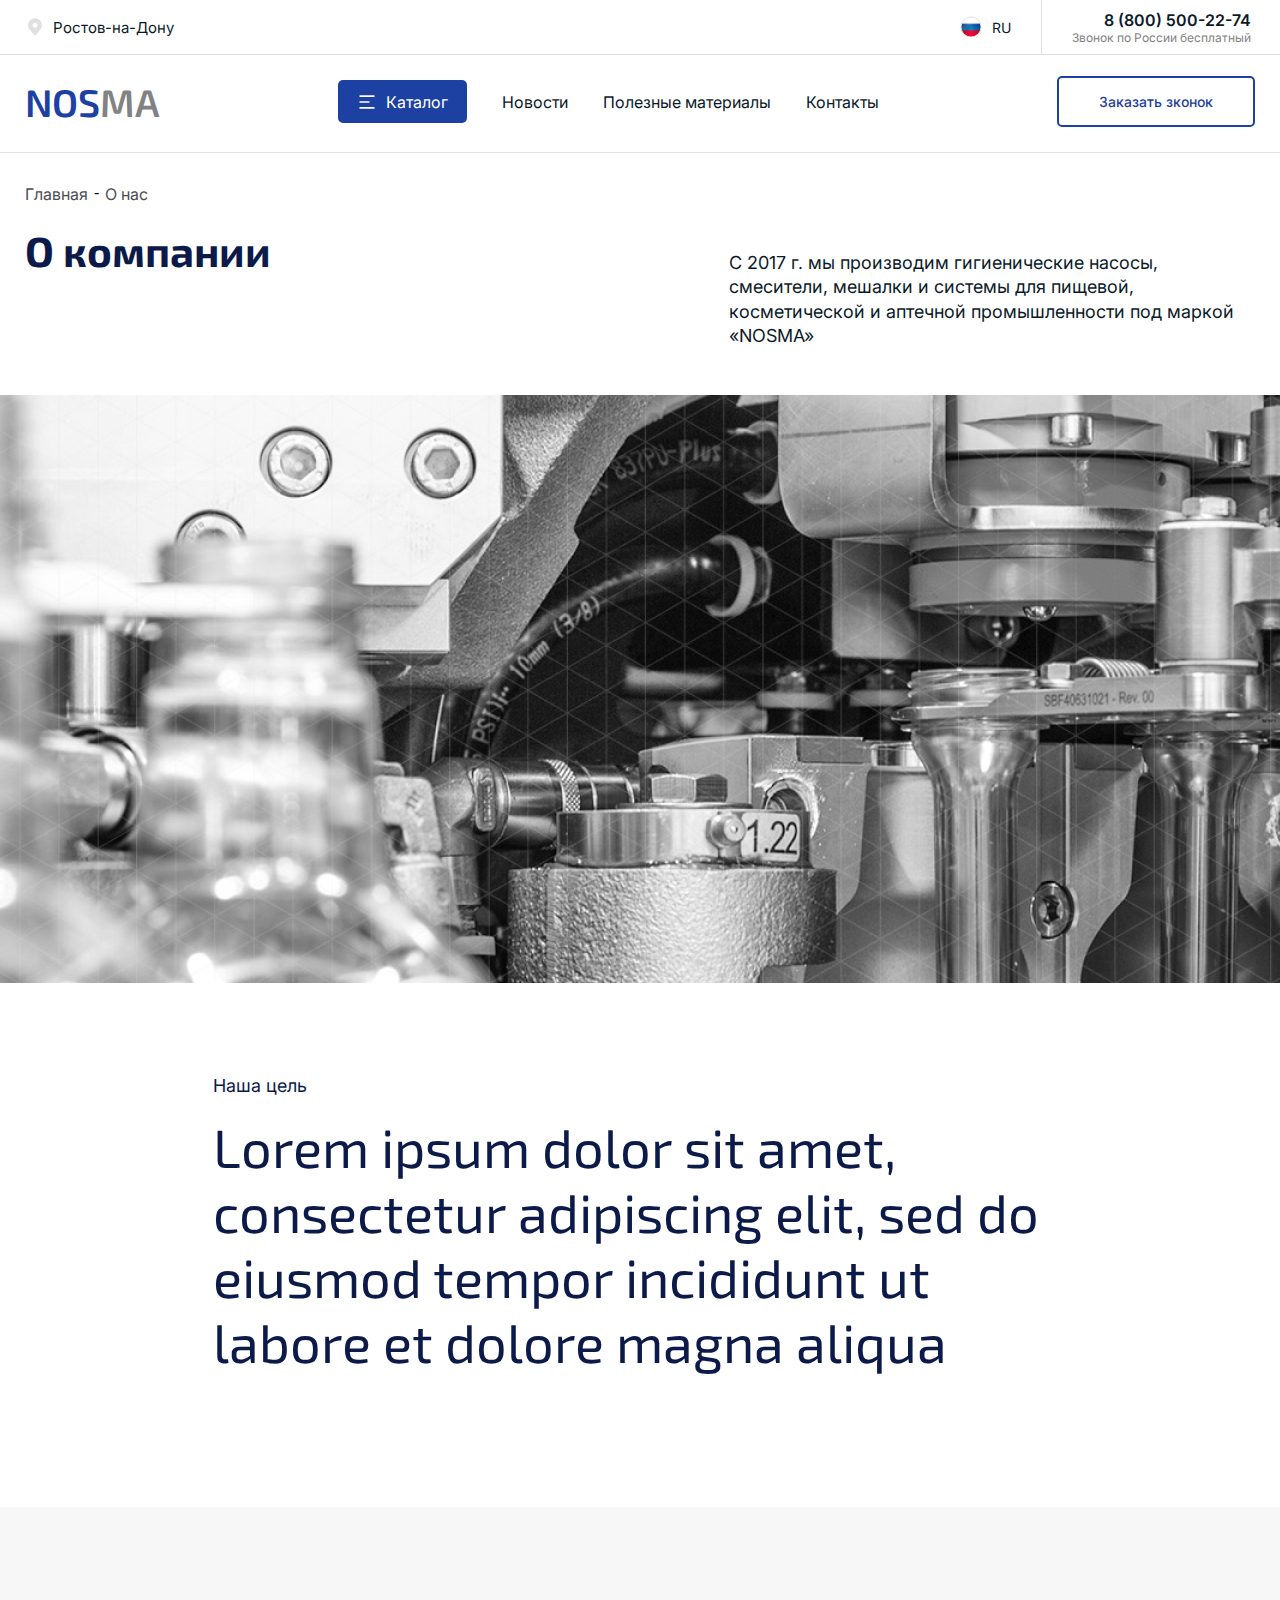
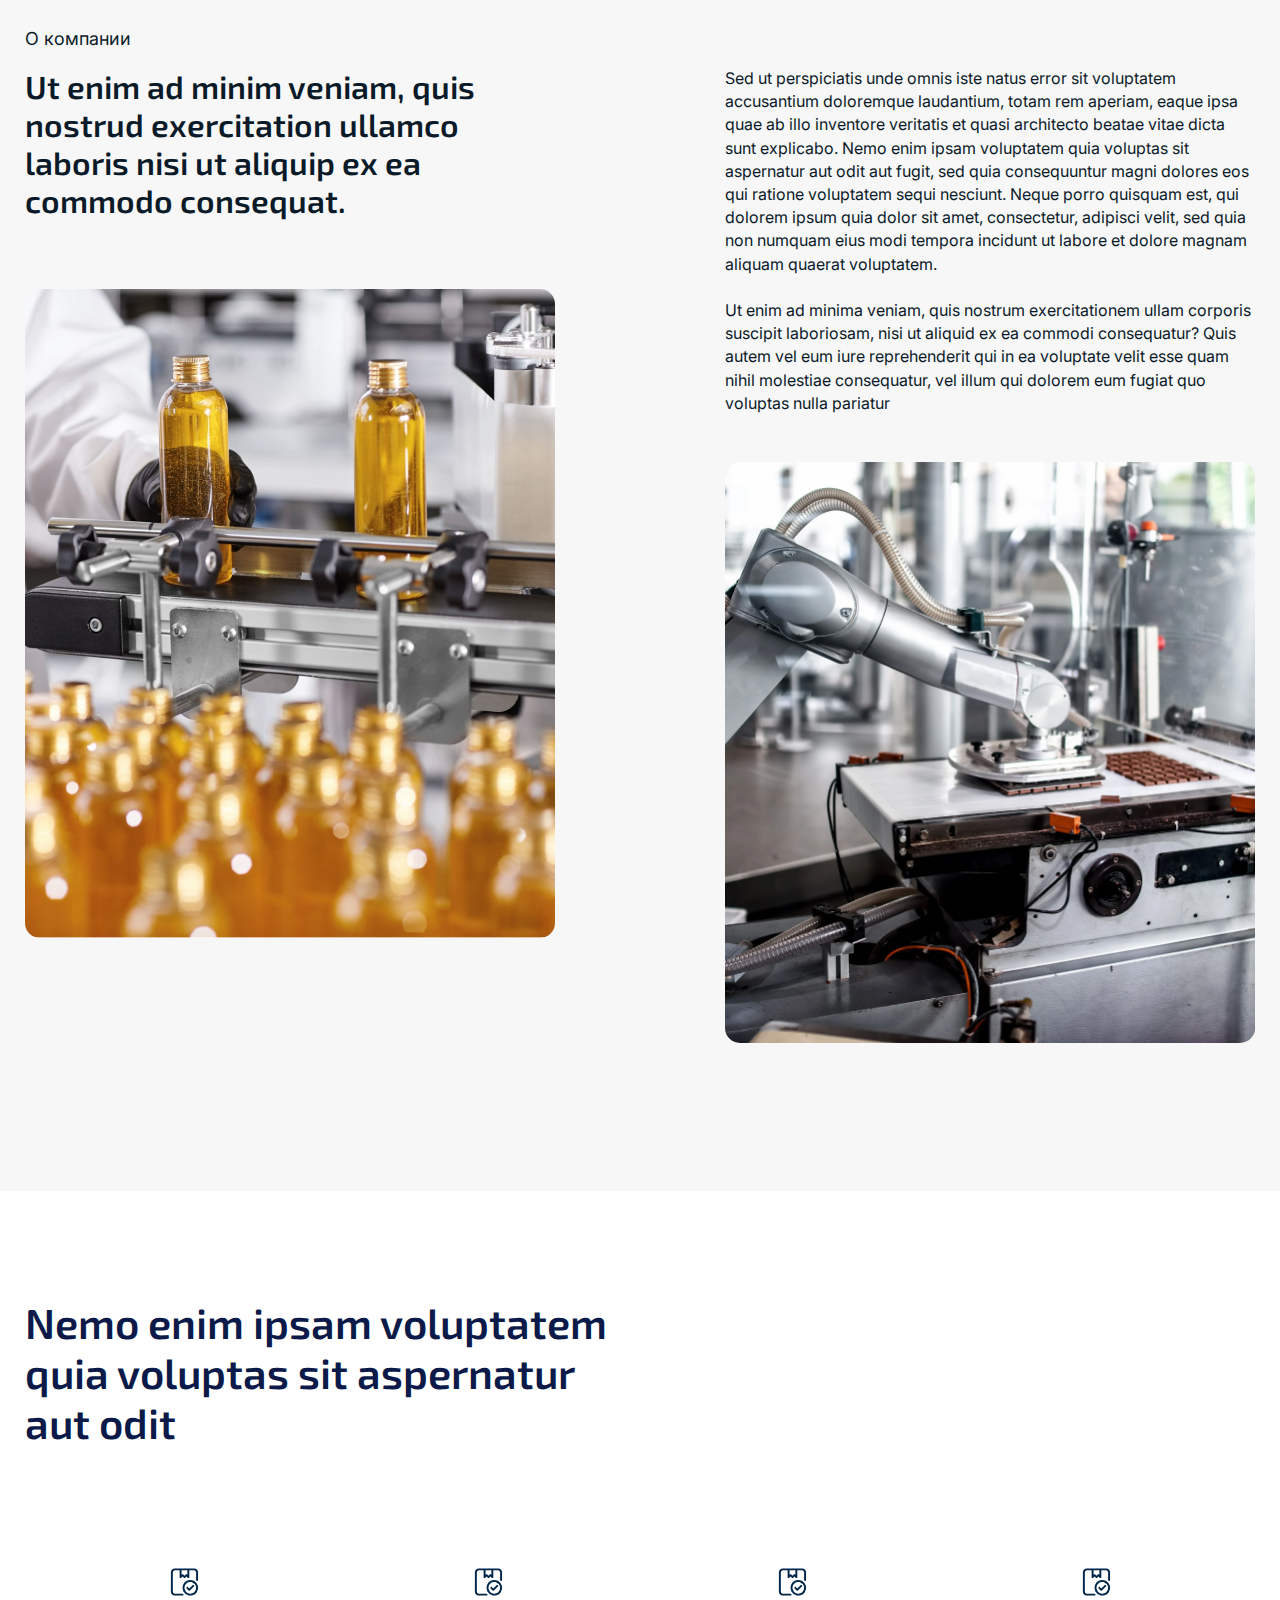
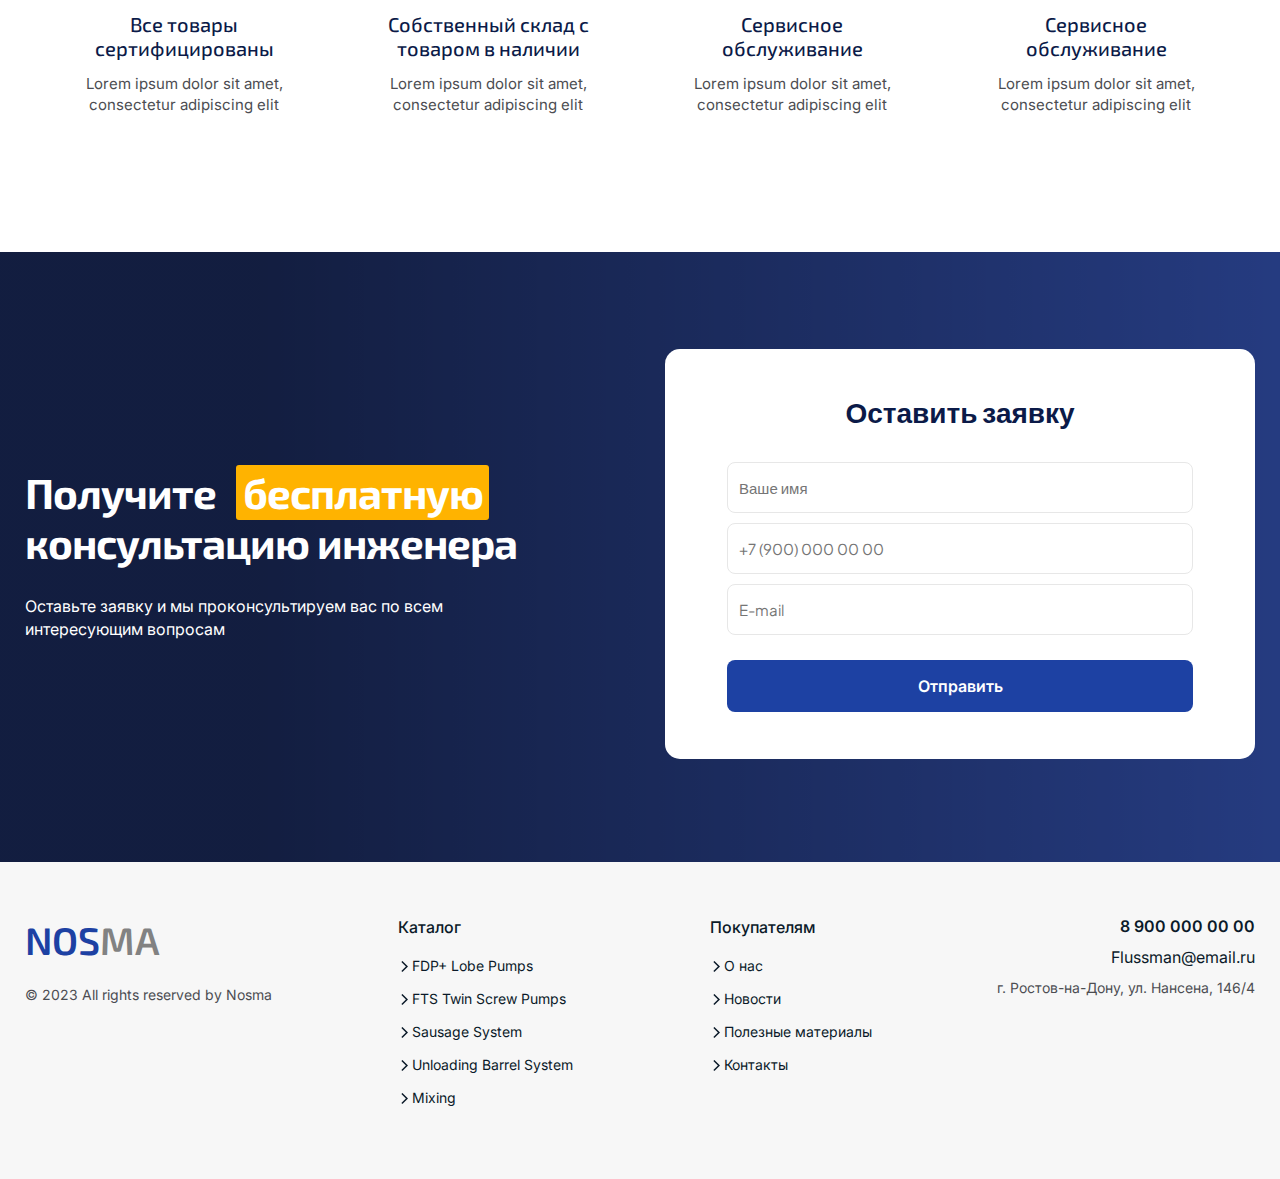
==== about.html @ 133c3af9 "first commit" ====
<!DOCTYPE html>
<html lang="en">
	<head>
		<meta charset="UTF-8" />
		<meta name="viewport" content="width=device-width, initial-scale=1.0" />
		<title>О компании</title>
		<link rel="stylesheet" href="style.css" />
		<link rel="stylesheet" href="swiper.min.css" />
		<link rel="preconnect" href="https://fonts.googleapis.com" />
		<link rel="preconnect" href="https://fonts.gstatic.com" crossorigin />
		<link href="https://fonts.googleapis.com/css2?family=Exo+2:wght@400;500;600;700&family=Inter:wght@400;500;600&family=Plus+Jakarta+Sans:wght@400;700&display=swap" rel="stylesheet" />
	</head>
	<body>
		<header class="header">
			<div class="headerTop">
				<div class="container">
					<div class="headerTop__inner">
						<div class="headerTop__left">
							<img src="assets/images/location.svg" alt="" />
							<p>Ростов-на-Дону</p>
						</div>
						<div class="headerTop__right">
							<div class="headerTop__lang">
								<img src="assets/images/flagru.svg" alt="" />
								<p>RU</p>
							</div>
							<div class="headerTop__phone">
								<a class="headerTop__phone-number" href="tel:+78005002274">8 (800) 500-22-74</a>
								<p class="headerTop__phone-text">Звонок по России бесплатный</p>
							</div>
						</div>
					</div>
				</div>
			</div>
			<div class="headerBottom">
				<div class="container">
					<div class="headerBottom__inner">
						<div class="headerBottom__logo-wrapper">
							<button class="headerBottom__btn"><img src="assets/images/burger-btn.svg" alt="" /></button>
							<a class="headerBottom__logo" href="#">NOS<span>MA</span></a>
						</div>
						<nav class="headerBottom__nav">
							<ul class="headerBottom__catalog">
								<li>
									<a class="headerBottom__catalogMain" href="#"><img src="assets/images/menu-line.svg" alt="" /><span>Каталог</span></a>
									<ul></ul>
								</li>
							</ul>
							<ul class="headerBottom__mainlinks">
								<li><a href="О нас"></a></li>
								<li><a href="#">Новости</a></li>
								<li><a href="#">Полезные материалы</a></li>
								<li><a href="#">Контакты</a></li>
							</ul>
						</nav>
						<div class="headerBottom__callback-wrapper">
							<button class="headerBottom__callback">Заказать зконок</button>
						</div>
					</div>
				</div>
			</div>
		</header>
		<div class="breadcrumbs">
			<div class="container">
				<ul class="breadcrumbs__inner">
					<li><a href="#">Главная</a></li>
					-
					<li>О нас</li>
				</ul>
			</div>
		</div>
		<main class="aboutMain">
			<div class="container">
				<div class="aboutMain__inner">
					<h1>О компании</h1>
					<div class="aboutMain__content">
						<p>С 2017 г. мы производим гигиенические насосы, смесители, мешалки и системы для пищевой, косметической и аптечной промышленности под маркой «NOSMA»</p>
					</div>
				</div>
			</div>
		</main>
		<div class="aboutImage"></div>
		<div class="aboutTarget">
			<div class="container">
				<div class="aboutTarget__inner">
					<div class="aboutTarget__content">
						<h2>Наша цель</h5>
						<p>Lorem ipsum dolor sit amet, consectetur adipiscing elit, sed do eiusmod tempor incididunt ut labore et dolore magna aliqua</p>
					</div>
				</div>
			</div>
		</div>
        <div class="aboutInfo">
            <div class="container">
                <div class="aboutInfo__inner">
                    <h2>О компании</h2>
                    <div class="aboutInfo__content">
                        <div class="aboutInfo__left">
                            <p>Ut enim ad minim veniam, quis nostrud exercitation ullamco laboris nisi ut aliquip ex ea commodo consequat.</p>
                            <img src="assets/images/about1.jpg" alt="">
                        </div>
                        <div class="aboutInfo__right">
                            <p>Sed ut perspiciatis unde omnis iste natus error sit voluptatem accusantium doloremque laudantium, totam rem aperiam, eaque ipsa quae ab illo inventore veritatis et quasi architecto beatae vitae dicta sunt explicabo. Nemo enim ipsam voluptatem quia voluptas sit aspernatur aut odit aut fugit, sed quia consequuntur magni dolores eos qui ratione voluptatem sequi nesciunt. Neque porro quisquam est, qui dolorem ipsum quia dolor sit amet, consectetur, adipisci velit, sed quia non numquam eius modi tempora incidunt ut labore et dolore magnam aliquam quaerat voluptatem. <br><br>Ut enim ad minima veniam, quis nostrum exercitationem ullam corporis suscipit laboriosam, nisi ut aliquid ex ea commodi consequatur? Quis autem vel eum iure reprehenderit qui in ea voluptate velit esse quam nihil molestiae consequatur, vel illum qui dolorem eum fugiat quo voluptas nulla pariatur</p>
                            <img src="assets/images/about2.jpg" alt="">
                        </div>
                    </div>
                </div>
            </div>
        </div>
        <div class="aboutAdvant">
            <div class="container">
                <div class="aboutAdvant__inner">
                    <h2>Nemo enim ipsam voluptatem quia voluptas sit aspernatur aut odit</h2>
                    <div class="mainAdvant__inner">
                        <div class="mainAdvant__card">
                            <img src="assets/images/icon1.svg" alt="">
                            <div>
                                <h5>Все товары сертифицированы</h5>
                                <p>Lorem ipsum dolor sit amet, consectetur adipiscing elit</p>
                            </div>
                        </div>
                        <div class="mainAdvant__card">
                            <img src="assets/images/icon2.svg" alt="">
                            <div>
                                <h5>Собственный склад с товаром в наличии</h5>
                                <p>Lorem ipsum dolor sit amet, consectetur adipiscing elit</p>
                            </div>
                        </div>
                        <div class="mainAdvant__card">
                            <img src="assets/images/icon3.svg" alt="">
                            <div>
                                <h5>Сервисное обслуживание</h5>
                                <p>Lorem ipsum dolor sit amet, consectetur adipiscing elit</p>
                            </div>
                        </div>
                        <div class="mainAdvant__card">
                            <img src="assets/images/icon4.svg" alt="">
                            <div>
                                <h5>Сервисное обслуживание</h5>
                                <p>Lorem ipsum dolor sit amet, consectetur adipiscing elit</p>
                            </div>
                        </div>
                    </div>
                </div>
            </div>
        </div>
		<div class="mainForm">
			<div class="container">
				<div class="mainForm__inner">
					<div class="mainForm__left">
						<h2>Получите<span>бесплатную</span> консультацию инженера</h2>
						<p>Оставьте заявку и мы проконсультируем вас по всем интересующим вопросам</p>
					</div>
					<div class="mainForm__right">
						<h4>Оставить заявку</h4>
						<form action="#"><input type="text" placeholder="Ваше имя" /><input type="tel" placeholder="+7 (900) 000 00 00" /><input type="email" placeholder="E-mail" /> <button>Отправить</button></form>
					</div>
				</div>
			</div>
		</div>
		<footer class="footer">
			<div class="container">
				<div class="footer__inner">
					<div class="footer__logo">
						<h2>NOS<span>MA</span></h2>
						<p>© 2023 All rights reserved by Nosma</p>
					</div>
					<nav class="footer__nav">
						<div class="footer__left">
							<a class="footer__mainlink" href="#">Каталог</a>
							<ul>
								<li><a href="#" id="">FDP+ Lobe Pumps</a></li>
								<li><a href="#" id="">FTS Twin Screw Pumps</a></li>
								<li><a href="#" id="">Sausage System</a></li>
								<li><a href="#" id="">Unloading Barrel System</a></li>
								<li><a href="#" id="">Mixing</a></li>
							</ul>
						</div>
						<div class="footer__right">
							<a class="footer__mainlink footer__mainlink-right" href="#">Покупателям</a>
							<ul>
								<li><a href="#" id="">О нас</a></li>
								<li><a href="#" id="">Новости</a></li>
								<li><a href="#" id="">Полезные материалы</a></li>
								<li><a href="#" id="">Контакты</a></li>
							</ul>
						</div>
					</nav>
					<div class="footer__info">
						<a class="footer__phone" href="tel:+79000000000">8 900 000 00 00</a>
						<a class="footer__email" href="mailto:Flussman@email.ru">Flussman@email.ru</a>
						<p>г. Ростов-на-Дону, ул. Нансена, 146/4</p>
					</div>
				</div>
			</div>
		</footer>
		<script src="swiper.min.js" defer></script>
		<script src="script.js" defer></script>
	</body>
</html>
---- style.css ----
* {
	padding: 0;
	margin: 0;
	box-sizing: border-box;
}

body p {
	font-family: "Inter", sans-serif;
	font-weight: 400;
}

body ul {
	list-style: none;
}

body img {
	display: block;
	width: 100%;
	height: auto;
}

body h2 {
	font-family: "Exo 2", sans-serif;
	font-size: 42px;
	font-weight: 700;
}

.container {
	max-width: 1300px;
	margin: 0 auto;
}

@media screen and (max-width: 1325px) {
	.container {
		padding-left: 25px;
		padding-right: 25px;
	}
}

@media screen and (max-width: 350px) {
	.container {
		padding-left: 15px;
		padding-right: 15px;
	}
}

.header {
	border-bottom: 1px solid #e0e0e0;
}

.headerTop {
	border-bottom: 1px solid #e0e0e0;
}

.headerTop__inner {
	display: flex;
	justify-content: space-between;
}

.headerTop__left {
	display: flex;
	gap: 8px;
	align-items: center;
}

.headerTop__left img {
	width: 20px;
	height: 20px;
}

.headerTop__left p {
	color: #0b1a29;
	font-size: 15px;
	font-weight: 400;
}

.headerTop__right {
	display: flex;
	align-items: center;
}

.headerTop__lang {
	display: flex;
	align-items: center;
	gap: 10px;
	padding-right: 30px;
}

.headerTop__lang img {
	width: 22px;
	height: 22px;
}

.headerTop__lang p {
	color: #0b1a29;
	font-size: 14px;
	font-weight: 400;
}

.headerTop__phone {
	padding: 9.5px 4px 9.5px 30px;
	display: flex;
	flex-direction: column;
	align-items: end;
	border-left: 1px solid #e0e0e0;
}

.headerTop__phone-number {
	color: #0b1a29;
	font-family: "Inter", sans-serif;
	font-size: 16px;
	font-weight: 600;
	text-decoration: none;
}

.headerTop__phone p {
	color: #828282;
	font-size: 12px;
	font-weight: 400;
}

.headerBottom__inner {
	padding-top: 21px;
	padding-bottom: 25px;
	display: flex;
	justify-content: space-between;
	align-items: center;
}

.headerBottom__logo {
	color: #1d41a3;
	font-family: "Exo 2", sans-serif;
	font-size: 38.411px;
	font-weight: 600;
	text-decoration: none;
}

.headerBottom__logo span {
	color: #828282;
}

.headerBottom__nav {
	display: flex;
	align-items: center;
}

.headerBottom__catalogMain {
	display: flex;
	border-radius: 5px;
	background: #1d41a3;
	padding: 11.5px 19px;
	gap: 9px;
	text-decoration: none;
}

.headerBottom__catalogMain span {
	color: #fff;
	font-family: "Inter", sans-serif;
	font-size: 16px;
	font-weight: 400;
}

.headerBottom__mainlinks {
	display: flex;
	gap: 35px;
}

.headerBottom__mainlinks li a {
	color: #0b1a29;
	font-family: "Inter", sans-serif;
	font-size: 16px;
	font-weight: 400;
	text-decoration: none;
}

.headerBottom__callback {
	border-radius: 5px;
	border: 2px solid #1d41a3;
	padding: 15px 40px;
	background-color: transparent;
	color: #1d41a3;
	font-family: "Inter", sans-serif;
	font-size: 14px;
	font-weight: 500;
	cursor: pointer;
}

.headerBottom__btn {
	border: 0;
	cursor: pointer;
	background-color: transparent;
}

.mainBanner {
	padding-top: 22px;
	overflow: hidden;
	position: relative;
}

.mainBanner__card {
	background-image: url("assets/images/bannerBack.jpg");
	background-repeat: no-repeat;
	background-size: cover;
	padding: 84px 125px 48px 125px;
	border-radius: 15px;
	display: flex;
	gap: 112px;
	overflow: hidden;
	position: relative;
}

.mainBanner__card img {
	max-width: 459px;
}

.mainBanner__right h1 {
	color: #0b1a48;
	font-family: "Exo 2", sans-serif;
	font-size: 42px;
	font-weight: 700;
	max-width: 312px;
	margin-bottom: 10px;
}

.mainBanner__right h1 span {
	color: #1d41a3;
}

.mainBanner__right p {
	color: #0b1a29;
	font-size: 16px;
	font-weight: 400;
	line-height: 140%;
	max-width: 280px;
	margin-bottom: 31px;
}

.mainBanner__right a {
	display: inline-block;
	color: #fff;
	font-family: "Inter", sans-serif;
	font-size: 16px;
	font-weight: 600;
	border-radius: 8px;
	background: #1d41a3;
	padding: 16px 40px;
	text-decoration: none;
}

.mainBanner-pagWrapper {
	position: absolute;
	bottom: 16px !important;
	left: 0;
	right: 0;
	z-index: 1;
	display: flex;
	justify-content: center;
}

.swiper-pagination-banner {
	width: 960px !important;
	display: flex;
}

.swiper-pagination-banner .swiper-pagination-bullet {
	border-radius: 5px;
	background: rgba(255, 255, 255, 0.8);
	opacity: 1;
	height: 4px;
	flex-grow: 1;
}

.swiper-pagination-banner .swiper-pagination-bullet-active {
	background: rgba(79, 79, 79, 0.8);
}

.mainAdvant__inner {
	display: flex;
	justify-content: center;
	gap: 90px;
	padding-top: 99px;
	padding-bottom: 112px;
}

.mainAdvant__inner img {
	width: 32px;
	height: 32px;
}

.mainAdvant__card {
	max-width: 214px;
	display: flex;
	flex-direction: column;
	align-items: center;
	gap: 14px;
	text-align: center;
}

.mainAdvant__inner h5 {
	color: #0b1a48;
	font-family: "Exo 2", sans-serif;
	font-size: 20px;
	font-weight: 500;
	margin-bottom: 13px;
}

.mainAdvant__inner p {
	color: #4c4d52;
	font-family: "Inter", sans-serif;
	font-size: 15px;
	font-weight: 400;
	line-height: 140%;
}

.mainBlocks {
	padding-bottom: 115px;
}

.mainBlocks__inner {
	display: flex;
	gap: 20px;
	justify-content: space-between;
}

.mainBlocks__inner div {
	padding: 52px 57px 126px 57px;
	max-height: 436px;
}

.mainBlocks__inner img {
	position: absolute;
	right: 0;
	bottom: 0;
}

.mainBlocks__inner h3 {
	font-family: "Exo 2", sans-serif;
	font-size: 42px;
	font-weight: 700;
	margin-bottom: 10px;
	max-width: 267px;
}

.mainBlocks__inner p {
	font-size: 16px;
	font-weight: 400;
	line-height: 140%;
	margin-bottom: 31px;
	max-width: 280px;
}

.mainBlocks__inner a {
	display: inline-block;
	border-radius: 8px;
	background: #1d41a3;
	padding: 16px 40px;
	color: #fff;
	font-family: "Inter", sans-serif;
	font-size: 16px;
	font-weight: 600;
	text-decoration: none;
}

.mainBlocks__left {
	border-radius: 15px;
	background: #282828;
	position: relative;
	flex-grow: 1;
	padding: 52px 57px 126px 57px;
}

.mainBlocks__left h3 {
	color: #fff;
}

.mainBlocks__left p {
	color: #fff;
}

.mainBlocks__left img {
	max-width: 319px;
}

.mainBlocks__right {
	border-radius: 15px;
	background: #f7f7f7;
	position: relative;
	flex-grow: 1;
}

.mainBlocks__right h3 {
	color: #0b1a48;
}

.mainBlocks__right p {
	color: #0b1a29;
}

.mainBlocks__right img {
	max-width: 379px;
}

.mainSystems {
	padding-top: 112px;
	padding-bottom: 112px;
	background-color: #f7f7f7;
}

.mainSystems__inner h2 {
	color: #0b1a48;
	text-align: center;
	margin-bottom: 20px;
}

.mainSystems__desc {
	color: #4c4d52;
	text-align: center;
	font-size: 16px;
	font-weight: 400;
}

.mainSystems__list {
	margin-top: 60px;
	display: flex;
	justify-content: center;

	flex-wrap: wrap;
	gap: 25px 20px;
}

.mainSystems__card {
	border-radius: 15px;
	background: #fff;
	padding: 14px 12px 37px 15px;
	display: flex;
	flex-direction: column;
	max-height: 490px;
	max-width: 310px;
	border-radius: 10px;
}

.mainSystems__card img {
	margin-bottom: 21px;
	border-radius: 10px;
}

.mainSystems__card h5 {
	color: #0b1a48;
	font-family: "Inter", sans-serif;
	font-size: 18px;
	font-weight: 500;
	margin-bottom: 10px;
	max-width: 256px;
}

.mainSystems__card p {
	color: #4c4d52;
	font-size: 14px;
	font-weight: 400;
	line-height: 140%;
	max-width: 256px;
	margin-bottom: 36px;

	overflow: hidden;
	width: 100%;
	display: -webkit-box;
	-webkit-line-clamp: 4;
	-webkit-box-orient: vertical;
}

.mainSystems__card a {
	border-radius: 8px;
	border: 2px solid #1d41a3;
	color: #1d41a3;
	text-align: center;
	font-family: "Inter", sans-serif;
	font-size: 14px;
	font-weight: 600;
	padding: 16px;
	text-decoration: none;
	margin-top: auto;
}

.mainSystems__link-wrapper {
	display: flex;
	justify-content: center;
	margin-top: 30px;
}

.mainSystems__link {
	color: #4c4d52;
	font-family: "Inter", sans-serif;
	font-size: 15px;
	font-weight: 500;
	text-align: center;
}

.mainAbout {
	background-color: #f7f7f7;
	padding-bottom: 138px;
}

.mainAbout__inner {
	border-radius: 15px;
	background: radial-gradient(381.81% 84.54% at 74.69% 36.4%, #354e9f 0%, #152658 100%);
	display: flex;
	align-items: center;
	justify-content: space-between;
	gap: 30px;
	padding: 25px 22px 24px 71px;
}

.mainAbout__left {
	max-width: 535px;
}

.mainAbout__left h2 {
	color: #fff;
	margin-bottom: 20px;
}

.mainAbout__left p {
	color: #fff;
	font-size: 18px;
	font-weight: 400;
	line-height: 160%;
	margin-bottom: 32px;
}

.mainAbout__left a {
	display: inline-block;
	padding: 16px 40px;
	border-radius: 8px;
	background: #1d41a3;
	color: #fff;
	font-family: "Inter", sans-serif;
	font-size: 16px;
	font-weight: 600;
	text-decoration: none;
}

.mainAbout__right img {
	border-radius: 12px;
}

.mainSystems2 {
	padding-top: 97px;
	padding-bottom: 172px;
}

.mainSystems2__inner h2 {
	color: #0b1a48;
	text-align: center;
	margin-bottom: 20px;
}

.mainSystems2__inner > p {
	color: #4c4d52;
	text-align: center;
	font-size: 16px;
	font-weight: 400;
	margin-bottom: 73px;
}

.mainSystems2__content {
	display: flex;
	gap: 20px;
}

.mainSystems2__card {
	border-radius: 15px;
	background: #f7f7f7;
	display: flex;
	justify-content: space-between;
	padding: 35px 31.5px 35px 41px;
	flex-grow: 1;
}

.mainSystems2__card div:first-child {
	max-width: 273px;
}

.mainSystems2__card h5 {
	color: #0b1a48;
	font-family: "Exo 2", sans-serif;
	font-size: 24px;
	font-weight: 600;
	margin-bottom: 14px;
}

.mainSystems2__card p {
	color: #0b1a29;
	font-size: 16px;
	font-weight: 400;
	line-height: 145%;
	margin-bottom: 15px;
}

.mainSystems2__card a {
	display: inline-block;
	color: #0b1a29;
	font-family: "Inter", sans-serif;
	font-size: 16px;
	font-weight: 400;
	text-decoration-line: underline;
}

.mainSystems2__card img {
	border-radius: 15px;
}

.mainForm {
	background: #253b80;
	padding-top: 97px;
	padding-bottom: 103px;
	position: relative;
}

.mainForm::before {
	position: absolute;
	content: "";
	top: 0;
	bottom: 0;
	left: 0;
	right: 0;
	background: linear-gradient(270deg, rgba(255, 255, 255, 0) 0%, rgba(0, 0, 0, 0.5) 80%);
}

.mainForm__inner {
	z-index: 1002;
	display: flex;
	justify-content: space-between;
	align-items: center;
	position: relative;
}

.mainForm__left {
	max-width: 492px;
}

.mainForm__left h2 {
	color: #fff;
	letter-spacing: -1px;
	margin-bottom: 28px;
}

.mainForm__left h2 span {
	border-radius: 3px;
	background: #ffb300;
	padding: 2px 5.5px 3px 7px;
	margin-left: 20px;
}

.mainForm__left p {
	color: #fff;
	font-size: 16px;
	font-weight: 400;
	line-height: 145%;
}

.mainForm__right {
	border-radius: 15px;
	background: #fff;
	padding: 47px 62px;
	min-width: 590px;
}

.mainForm__right h4 {
	color: #0b1a48;
	font-family: "Plus Jakarta Sans", sans-serif;
	font-size: 28px;
	font-weight: 700;
	line-height: 32px;
	margin-bottom: 34px;
	text-align: center;
}

.mainForm__right form {
	display: flex;
	flex-direction: column;
	gap: 10px;
}

.mainForm__right form input {
	border-radius: 8px;
	border: 1px solid #e7e7e7;
	background: #fff;
	padding: 15px 11px;
	outline: none;
	color: #686868;
	font-family: "Plus Jakarta Sans", sans-serif;
	font-size: 15px;
	font-weight: 400;
}

.mainForm__right form button {
	margin-top: 15px;
	border-radius: 8px;
	background: #1d41a3;
	padding: 16px;
	color: #fff;
	font-family: "Inter", sans-serif;
	font-size: 16px;
	font-weight: 600;
	cursor: pointer;
	border: 0;
}

.footer {
	padding-top: 55px;
	padding-bottom: 71px;
	background: #f7f7f7;
}

.footer__inner {
	display: flex;
	justify-content: space-between;
	gap: 20px;
}

.footer__logo h2 {
	color: #1d41a3;
	font-family: "Exo 2", sans-serif;
	font-size: 38.411px;
	font-weight: 600;
	margin-bottom: 22px;
}

.footer__logo h2 span {
	color: #828282;
}

.footer__logo p {
	color: #4c4d52;
	font-size: 14px;
	font-weight: 400;
	line-height: 19.6px;
}

.footer__info {
	display: flex;
	flex-direction: column;
	align-items: end;
	gap: 11px;
}

.footer__info a {
	text-decoration: none;
	color: #0b1a29;
	font-family: "Inter", sans-serif;
	font-size: 16px;
	line-height: 19.6px;
}

.footer__phone {
	font-weight: 600;
}

.footer__email {
	font-weight: 400;
}

.footer__info p {
	color: #4c4d52;
	font-size: 14px;
	font-weight: 400;
	line-height: 19.6px;
}

.footer__nav {
	display: flex;
	gap: 137px;
}

.footer__mainlink {
	display: block;
	color: #0b1a29;
	font-family: "Inter", sans-serif;
	font-size: 16px;
	font-weight: 500;
	text-decoration: none;
	margin-bottom: 19px;
}

.footer__nav ul {
	display: flex;
	flex-direction: column;
	gap: 13px;
}

.footer__nav ul li a {
	color: #0b1a29;
	font-family: "Inter", sans-serif;
	font-size: 14px;
	font-weight: 400;
	line-height: 20px;
	text-decoration: none;
	display: flex;
	align-items: center;
}

.footer__nav ul li a::before {
	content: url("assets/images/arrow-right.svg");
	display: block;
	max-height: 20px;
}

/* Detail */

.detailDesc {
	background: #f7f7f7;
	padding-top: 40px;
	padding-bottom: 70px;
}

.detailDesc__inner h3 {
	text-align: center;
	color: #0b1a48;
	font-family: "Exo 2", sans-serif;
	font-size: 24px;
	font-weight: 700;
	margin-bottom: 40px;
}

.detailDesc__inner p {
	color: #626368;
	font-size: 16px;
	font-weight: 400;
	margin-bottom: 20px;
}

.detailDesc__inner p:last-child {
	margin-bottom: 0;
}

.detailDesc__desc {
	margin-bottom: 30px;
}

.detailDesc__info {
	margin-bottom: 30px;
}

.detailDesc__info:last-child {
	margin-bottom: 0;
}

.detailDesc__info h5 {
	color: #626368;
	font-family: "Inter", sans-serif;
	font-size: 16px;
	font-weight: 500;
	margin-bottom: 20px;
}

.detailDesc__info ul {
	list-style-type: disc;
	padding-left: 20px;
}

.detailDesc__info ul li {
	color: #626368;
	font-family: "Inter", sans-serif;
	font-size: 16px;
	font-weight: 400;
}

.detailRec {
	background: #f7f7f7;
	padding-bottom: 96px;
}

.swiperRec {
	overflow: hidden;
}

.detailRec__inner h3 {
	color: #0b1a48;
	font-family: "Exo 2", sans-serif;
	font-size: 24px;
	font-weight: 700;
	margin-bottom: 40px;
	text-align: center;
}

.breadcrumbs {
	padding-top: 31px;
	padding-bottom: 21px;
}

.breadcrumbs__inner {
	display: flex;
	gap: 6px;
}

.breadcrumbs__inner li {
	color: #4c4d52;
	font-family: "Inter", sans-serif;
	font-size: 16px;
	font-weight: 400;
}

.breadcrumbs__inner li a {
	color: #4c4d52;
	text-decoration: none;
}

.detailMain__inner {
	display: flex;
	gap: 19px;
	padding-bottom: 50px;
}

.detailMain__title {
	color: #0b1a48;
	font-family: "Exo 2", sans-serif;
	font-size: 36px;
	font-weight: 700;
	margin-bottom: 41px;
}

.detailMain__left {
	max-width: 532px;
}

.detailMain__right p {
	color: #4c4d52;
	font-family: "Exo 2", sans-serif;
	font-size: 16px;
	font-weight: 500;
}

.detailMain__price {
	margin-bottom: 35px;
}

.detailMain__desc {
	margin-bottom: 46px;
}

.detailMain__price span {
	font-weight: 500;
}

.detailMain__charact {
	display: flex;
	flex-direction: column;
	gap: 12px;
	margin-bottom: 120px;
}

.detailMain__charact div {
	display: flex;
	max-width: 403px;
	flex-grow: 1;
	align-items: center;
	gap: 10px;
}

.detailMain__charact div p:first-child {
	font-weight: 500;
}

.detailMain__charact div p:last-child {
	min-width: 75px;
}

.detailMain__line {
	background-image: url("assets/images/line.png");
	height: 1px;
}

.detailMain__btns {
	display: flex;
	gap: 20px;
}

.detailMain__btn1 {
	color: #fff;
	font-family: "Inter", sans-serif;
	font-size: 14px;
	font-weight: 500;
	padding: 15px 75px;
	cursor: pointer;
	border-radius: 5px;
	border: 2px solid #1d41a3;
	background: #1d41a3;
}

.detailMain__btn2 {
	color: #1d41a3;
	font-family: "Inter", sans-serif;
	font-size: 14px;
	font-weight: 500;
	border-radius: 5px;
	border: 2px solid #1d41a3;
	background-color: transparent;
	cursor: pointer;
	padding: 15px 14px;
}

/* swiper */

.swiperDetail2 {
	margin-bottom: 30px;
}

.swiperDetail2 .swiper-slide {
	border-radius: 10px;
}

.swiperDetail2 .swiper-slide img {
	border-radius: 10px;
}

.swiperDetail {
	max-width: 310px;
}

.swiperDetail .swiper-slide {
	border-radius: 10px;
	border: 1px solid #f7f7f7;
	cursor: pointer;
}

.swiperDetail .swiper-slide img {
	border-radius: 10px;
}

.swiperDetail .swiper-slide-thumb-active {
	border: 1px solid #080808;
}

.detailRec__inner .mainSystems__card {
	width: 100%;
	height: auto;
	max-width: 100%;
	max-height: 100%;
}

.swiper-pagination-rec {
	margin-top: 24px;
	display: flex;
	justify-content: center;
}

.swiper-pagination-rec .swiper-pagination-bullet {
	opacity: 1;
	background-color: #d9d9d9;
}

.swiper-pagination-rec .swiper-pagination-bullet-active {
	background-color: #1d41a3;
}

.contacts__inner {
	padding-bottom: 130px;
}

.contacts__inner h1 {
	margin-bottom: 44px;
	color: #0b1a48;
	font-family: "Exo 2", sans-serif;
	font-size: 42px;
}

.contacts__content {
	display: flex;
	gap: 17px;
}

.contacts__left {
	border-radius: 15px;
	background: #f3f5f7;
	flex-grow: 1;
	padding: 49px 57px 41px 46px;
	font-family: "Inter", sans-serif;
	max-width: 640px;
}

.contacts__left ul li a {
	color: #0b1a29;
	font-family: "Inter", sans-serif;
	text-decoration: none;
}

.contacts__left ul {
	display: flex;
	flex-direction: column;
	gap: 8px;
	list-style-type: disc;
	padding-left: 20px;
}

.contacts__top {
	padding-bottom: 35px;
	display: flex;
	flex-direction: column;
	gap: 33px;
}

.contacts__top p {
	color: #0b1a29;
}

.contacts__bottom {
	padding-top: 31px;
	border-top: 1px solid #e0e0e0;
}

.contacts__left h5 {
	color: #0b1a48;
	font-family: "Inter", sans-serif;
	font-size: 16px;
	font-weight: 600;
	text-transform: uppercase;
	margin-bottom: 14px;
}

.contacts__right {
	border-radius: 15px;
	overflow: hidden;
	flex-grow: 1;
	max-width: 640px;
}

.contacts__right iframe {
	width: 100%;
	height: 100%;
}

@media screen and (max-width: 1325px) {
	.mainBlocks__inner img {
		max-width: 300px;
	}

	.mainAbout__left {
		max-width: 450px;
	}

	.mainSystems2__card {
		align-items: center;
		gap: 10px;
	}

	.mainSystems2__card div:first-child {
		max-width: 230px;
	}
}

@media screen and (max-width: 1200px) {
	.mainBanner__card {
		padding: 75px 40px;
		justify-content: space-between;
	}

	.swiper-pagination-banner {
		width: 600px !important;
	}

	.mainAdvant__inner {
		gap: 50px;
	}

	.mainBlocks__inner {
		flex-direction: column;
	}

	.mainBlocks__inner img {
		max-width: 400px;
	}

	.mainForm__inner {
		flex-direction: column;
		gap: 40px;
	}

	.mainForm__left h2 {
		text-align: center;
	}
	.mainForm__left p {
		text-align: center;
	}

	.mainForm__inner {
		padding: 45px 25px;
	}

	.mainForm__right {
		min-width: auto;
		width: 100%;
		max-width: 590px;
	}

	.footer__nav {
		gap: 90px;
	}
}

@media screen and (max-width: 1100px) {
	.footer__inner {
		flex-wrap: wrap;
		gap: 24px 10px;
	}

	.footer__nav {
		order: 1;
		flex-grow: 1;
		border-top: 1px solid #e0e0e0;
		padding-top: 30px;
		gap: 150px;
	}
}

@media screen and (min-width: 993px) {
	.headerBottom__btn {
		display: none;
	}
}

@media screen and (max-width: 992px) {
	.headerBottom__nav {
		display: none;
	}

	.headerBottom__logo-wrapper {
		display: flex;
		align-items: center;
		gap: 30px;
	}

	.mainBanner__card {
		gap: 30px;
		flex-direction: row-reverse;
		padding: 50px 35px;
	}

	.mainBanner__card img {
		max-width: 350px;
		transform: scale(-1, 1);
	}

	.mainAdvant__inner {
		gap: 25px;
	}

	.mainAbout__left p {
		font-size: 16px;
		margin-bottom: 15px;
	}

	.mainAbout__left {
		max-width: 350px;
	}
	.mainSystems2__content {
		flex-direction: column;
	}

	.mainSystems2__card {
		gap: 20px;
	}

	.detailMain__inner {
		flex-direction: column;
	}

	.detailMain__left {
		max-width: 100%;
	}

	.contacts__content {
		flex-direction: column;
	}

	.contacts__left {
		max-width: 100%;
	}

	.contacts__right {
		max-width: 100%;
		height: 305px;
	}
}

@media screen and (max-width: 810px) {
	.mainBanner__card {
		padding: 28px 49px 118px 31px;
		flex-direction: row;
	}

	.mainBanner__right h1 {
		font-size: 34px;
	}

	.mainBanner__right p {
		font-size: 14px;
		margin-bottom: 25px;
	}

	.mainBanner__right a {
		font-size: 14px;
	}

	.mainBanner__card img {
		max-width: 400px;
		position: absolute;
		right: -68px;
		bottom: 0;
		transform: scale(-1, 1);
	}

	.mainAbout__left {
		max-width: 320px;
	}
}

@media screen and (max-width: 768px) {
	.mainBanner-pagWrapper {
		position: static;
		margin-top: 15px;
	}

	.swiperBanner .swiper-pagination-banner {
		width: 100% !important;
		display: flex;
		justify-content: center;
	}

	.swiper-pagination-banner .swiper-pagination-bullet {
		width: 8px;
		height: 8px;
		background-color: #d9d9d9;
		flex-grow: initial;
	}

	.swiper-pagination-banner .swiper-pagination-bullet-active {
		background-color: #1d41a3;
	}

	.mainAdvant__inner {
		flex-direction: column;
	}

	.mainAdvant__card {
		max-width: 100%;
	}

	.mainBlocks__inner img {
		max-width: 300px;
	}

	.mainBlocks__left img {
		max-width: 280px;
	}

	.mainAbout__left {
		max-width: 100%;
	}

	.mainAbout__inner {
		flex-direction: column;
		padding: 30px;
	}

	.footer__logo p {
		max-width: 130px;
	}
}

@media screen and (max-width: 576px) {
	.headerTop {
		display: none;
	}

	.headerBottom__callback {
		display: none;
	}

	.headerBottom__logo {
		font-size: 25.892px;
	}

	.headerTop__phone-number {
		font-size: 14px;
	}

	.headerBottom__inner {
		padding-top: 27px;
		padding-bottom: 28px;
	}

	.mainBanner {
		padding-top: 16px;
	}

	.mainBanner__right h1 {
		font-size: 24px;
		max-width: 260px;
	}

	.mainBanner__card img {
		max-width: 285px;
	}

	.mainAdvant__inner {
		padding-top: 40px;
		padding-bottom: 42px;
	}

	.mainAdvant__card {
		max-width: 100%;
		text-align: start;
		align-items: start;
		flex-direction: row;
	}

	.mainAdvant__inner h5 {
		margin-bottom: 10px;
		font-size: 18px;
	}

	.mainAdvant__inner p {
		font-size: 14px;
	}

	.mainBlocks {
		padding-bottom: 54px;
	}

	.mainBlocks__left img {
		max-width: 191px;
	}

	.mainBlocks__right img {
		max-width: 214px;
	}

	.mainBlocks__inner div {
		padding: 25px 30px 143px 29px;
		max-height: 359px;
	}

	.mainBlocks__inner h3 {
		font-size: 24px;
	}

	.mainBlocks__inner p {
		font-size: 14px;
	}

	.mainBlocks__inner a {
		font-size: 14px;
		position: relative;
		z-index: 1;
	}

	.mainSystems {
		padding-top: 44px;
		padding-bottom: 45px;
	}

	.mainSystems__inner h2 {
		font-size: 24px;
		margin-bottom: 15px;
	}

	.mainSystems__desc {
		font-size: 14px;
	}

	.mainSystems__list {
		margin-top: 33px;
		gap: 15px 14px;
	}

	.mainSystems__card {
		padding: 14px 9.5px 20px 14.5px;
		max-width: 163px;
	}

	.mainSystems__card h5 {
		font-size: 15px;
	}

	.mainSystems__card p {
		margin-bottom: 23px;
	}

	.mainAbout {
		padding-bottom: 0;
	}

	.mainAbout__inner {
		padding: 26px 25px 28px 25px;
		margin-left: -25px;
		margin-right: -25px;
	}

	.mainAbout__left h2 {
		font-size: 24px;
		margin-bottom: 15px;
	}

	.mainAbout__left p {
		font-size: 14px;
	}

	.mainSystems2 {
		padding-top: 41px;
		padding-bottom: 53px;
	}

	.mainSystems2__content {
		gap: 15px;
	}

	.mainSystems2__card {
		display: block;
		padding: 29px 33px 39px 33px;
	}

	.mainSystems2__card div:first-child {
		max-width: 100%;
		margin-bottom: 41px;
	}

	.mainSystems2__card h5 {
		font-size: 20px;
	}

	.mainSystems2__card p {
		font-size: 14px;
	}

	.mainSystems2__card a {
		font-size: 14px;
	}

	.mainForm__left h2 {
		font-size: 24px;
		margin-bottom: 15px;
	}

	.mainForm__left h2 span {
		margin-left: 14px;
	}

	.mainForm__left p {
		font-size: 14px;
	}

	.mainForm__right {
		padding: 32px 25px 93px 25px;
	}

	.mainForm__right h4 {
		font-size: 22px;
	}

	.mainForm__inner {
		padding: 0;
	}

	.mainForm {
		padding-top: 45px;
		padding-bottom: 45px;
	}

	.mainForm__right form button {
		font-size: 15px;
	}

	.footer__logo h2 {
		font-size: 26.746px;
		margin-bottom: 34px;
	}

	.footer__phone {
		font-size: 14px;
	}

	.footer__email {
		font-size: 14px;
	}

	.footer__info {
		gap: 8px;
	}

	.footer__info p {
		max-width: 162px;
		text-align: right;
	}

	.footer__logo p {
		font-size: 12px;
		line-height: normal;
		max-width: 113px;
	}

	.footer__nav {
		gap: 0;
		justify-content: space-between;
	}

	.footer__nav ul li a::before {
		display: none;
	}

	.footer__left ul {
		max-width: 122px;
	}

	.footer__right ul {
		align-items: end;
	}

	.footer__mainlink {
		font-size: 14px;
		margin-bottom: 15px;
	}

	.footer__mainlink-right {
		text-align: right;
	}

	.footer {
		padding-top: 31px;
		padding-bottom: 45px;
	}

	.footer__nav ul li a {
		color: #4c4d52;
	}

	.mainSystems__card p {
		-webkit-line-clamp: 5;
	}

	.breadcrumbs {
		padding-top: 22px;
		padding-bottom: 16px;
	}

	.breadcrumbs__inner li {
		font-size: 13px;
	}

	.detailDesc {
		padding-top: 31px;
		padding-bottom: 50px;
	}

	.detailDesc__inner h3 {
		text-align: start;
		margin-bottom: 20px;
	}

	.detailRec__inner h3 {
		text-align: start;
		margin-bottom: 23px;
	}
	/* 
	.detailMain__inner .swiperDetail2 .swiper-slide {
		width: 100% !important;
	} */

	.swiperDetail2 {
		margin-bottom: 0px;
	}

	.detailMain__inner .swiperDetail {
		display: none;
	}

	.detailMain__inner {
		gap: 20px;
		padding-bottom: 40px;
	}

	.detailMain__right p {
		font-size: 14px;
	}

	.detailMain__price {
		margin-bottom: 15px;
	}

	.detailMain__desc {
		margin-bottom: 40px;
	}

	.detailMain__charact {
		margin-bottom: 36px;
	}

	.detailMain__charact div p:first-child {
		max-width: 195px;
	}

	.detailMain__charact .detailMain__line {
		display: none;
	}

	.detailMain__charact div {
		justify-content: space-between;
	}

	.detailMain__charact div p:last-child {
		text-align: right;
	}

	.detailMain__btns {
		gap: 10px;
	}

	.detailMain__btn1 {
		padding: 16px 38px;
	}

	.detailMain__title {
		font-size: 24px;
		margin-bottom: 16px;
	}

	.detailRec__inner .mainSystems__card {
		min-height: 396px;
	}

	.detailRec {
		padding-bottom: 44px;
	}

	.contacts__left {
		font-size: 15px;
	}

	.contacts__inner {
		padding-bottom: 47px;
	}

	.contacts__inner h1 {
		font-size: 24px;
		margin-bottom: 22px;
	}

	.contacts__left {
		padding: 31px 20px;
	}
}

@media screen and (max-width: 390px) {
	.mainSystems__card {
		max-width: 100%;
	}

	.detailMain__btn1 {
		padding: 10px 15px;
	}

	.detailMain__btn2 {
		padding: 10px 10px;
	}
}

@media screen and (max-width: 350px) {
	.headerBottom__logo-wrapper {
		gap: 15px;
	}

	.mainBanner__card img {
		max-width: 240px;
	}

	.mainAbout__inner {
		margin-left: -15px;
		margin-right: -15px;
	}
}

/* О компании */

.aboutMain {
	margin-bottom: 120px;
}

.aboutMain__inner h1 {
	color: #0b1a48;
	font-family: "Exo 2", sans-serif;
	font-size: 42px;
	font-weight: 700;
}

.aboutMain__content {
	display: flex;
	justify-content: end;
	position: relative;
}

.aboutMain__content p {
	max-width: 526px;
	color: #0b1a29;
	font-family: "Inter", sans-serif;
	font-size: 18px;
	font-weight: 400;
	line-height: 135%;
	position: absolute;
	right: 0;
	top: -24px;
}

.aboutImage {
	background-image: url("assets/images/aboutback.jpg");
	background-repeat: no-repeat;
	background-position: center;
	background-size: cover;
	height: 588px;
}

.aboutTarget__inner {
	padding-top: 92px;
	padding-bottom: 133px;
	display: flex;
	justify-content: center;
}

.aboutTarget__content {
	max-width: 855px;
}

.aboutTarget__content h2 {
	color: #0b1a48;
	font-family: "Inter", sans-serif;
	font-size: 18px;
	font-weight: 400;
	margin-bottom: 18px;
}

.aboutTarget__content p {
	color: #0b1a48;
	font-family: "Exo 2", sans-serif;
	font-size: 54px;
	font-weight: 400;
}

.aboutInfo {
	padding-top: 121px;
	padding-bottom: 148px;
	background-color: #f7f7f7;
}

.aboutInfo__inner h2 {
	color: #0b1a29;
	font-family: "Inter", sans-serif;
	font-size: 18px;
	font-weight: 400;
	margin-bottom: 18px;
}

.aboutInfo__content {
	display: flex;
	justify-content: space-between;
	gap: 20px;
}

.aboutInfo__content > div {
	max-width: 530px;
}

.aboutInfo__content > div > img {
	border-radius: 15px;
}

.aboutInfo__left {
	flex-grow: 1;
}

.aboutInfo__left p {
	color: #0b1a29;
	font-family: "Exo 2", sans-serif;
	font-size: 32px;
	font-weight: 600;
	margin-bottom: 70px;
}

.aboutInfo__right {
	flex-grow: 1;
}

.aboutInfo__right p {
	margin-bottom: 47px;
	color: #0b1a29;
	font-family: "Inter", sans-serif;
	font-size: 16px;
	font-weight: 400;
	line-height: 145%;
}

.aboutAdvant__inner {
	padding-top: 106px;
	padding-bottom: 137px;
}

.aboutAdvant__inner h2 {
	margin-bottom: 119px;
	max-width: 597px;
	color: #0b1a48;
	font-family: "Exo 2", sans-serif;
	font-size: 42px;
	font-weight: 600;
}

.aboutAdvant .mainAdvant__inner {
	padding-top: 0;
	padding-bottom: 0;
}

@media screen and (max-width: 1130px) {
	.aboutInfo__content > div {
		max-width: 450px;
	}
}

@media screen and (max-width: 992px) {
	.aboutMain__content p {
		position: static;
	}

	.aboutMain__content {
		display: block;
		margin-top: 15px;
	}

	.aboutMain {
		margin-bottom: 40px;
	}

	.aboutImage {
		height: 450px;
	}

	.aboutTarget__content p {
		font-size: 36px;
	}

	.aboutInfo__content {
		flex-direction: column;
		align-items: center;
	}

	.aboutAdvant__inner h2 {
		font-size: 36px;
		margin-bottom: 60px;
	}
}

@media screen and (max-width: 576px) {
	.aboutMain__inner h1 {
		font-size: 24px;
	}

	.aboutMain__content p {
		font-size: 16px;
	}

	.aboutMain {
		margin-bottom: 27px;
	}

	.aboutImage {
		height: 308px;
		background-image: url("assets/images/aboutbacksmall.jpg");
	}

	.aboutTarget__inner {
		padding-top: 40px;
		padding-bottom: 40px;
	}

	.aboutTarget__content h2 {
		font-size: 16px;
		margin-bottom: 10px;
	}

	.aboutTarget__content p {
		color: #0b1a48;
		font-family: "Exo 2", sans-serif;
		font-size: 24px;
		font-weight: 400;
	}

	.aboutInfo {
		padding-top: 44px;
		padding-bottom: 38px;
	}

	.aboutInfo__content {
		align-items: start;
	}

	.aboutInfo__right img {
		display: none;
	}

	.aboutInfo__inner h2 {
		font-size: 16px;
	}

	.aboutInfo__left p {
		font-size: 24px;
		font-weight: 700;
		margin-bottom: 25px;
	}

	.aboutInfo__right p {
		margin-bottom: 0;
	}

	.aboutAdvant__inner {
		padding-top: 40px;
		padding-bottom: 50px;
	}

	.aboutAdvant__inner h2 {
		font-size: 24px;
		font-weight: 700px;
		margin-bottom: 35px;
	}
}

/* Новости общая */

.newsMain__inner {
	padding-bottom: 145px;
}

.newsMain__inner h1 {
	margin-bottom: 31px;
	color: #0b1a48;
	font-family: "Exo 2", sans-serif;
	font-size: 42px;
	font-weight: 700;
}

.newsMain__list {
	display: flex;
	flex-wrap: wrap;
	gap: 40px;
	justify-content: space-between;
}

.newsMain__card {
	max-width: 351px;
	text-decoration: none;
	transition: color 0.3s ease-in-out, text-decoration-line 0.3s ease-in-out;
}

.newsMain__card:hover h5 {
	color: #1d41a3;
	text-decoration-line: underline;
}

.newsMain__card img {
	border-radius: 15px;
	max-height: 311px;
	margin-bottom: 20px;
}

.newsMain__card h5 {
	color: #0b1a48;
	font-family: "Exo 2", sans-serif;
	font-size: 20px;
	font-weight: 400;
	margin-bottom: 20px;
}

.newsMain__card p {
	color: #4c4d52;
	font-family: "Inter", sans-serif;
	font-size: 14px;
	font-weight: 400;
}

@media screen and (max-width: 1200px) {
	.newsMain__list {
		justify-content: center;
	}
}

@media screen and (max-width: 576px) {
	.newsMain__card h5 {
		font-size: 18px;
	}

	.newsMain__inner h1 {
		font-size: 24px;
		margin-bottom: 20px;
	}

	.newsMain__inner {
		padding-bottom: 60px;
	}
}

/* Новости детальная */

.newsDetailMain__inner {
	max-width: 750px;
	padding-bottom: 107px;
}

.newsDetailMain__inner h1 {
	color: #0b1a48;
	font-family: "Exo 2", sans-serif;
	font-size: 42px;
	font-weight: 700;
	margin-bottom: 16px;
}

.newsDetailMain__inner > p {
	color: #4c4d52;
	font-family: "Inter", sans-serif;
	font-size: 14px;
	font-weight: 400;
	margin-bottom: 30px;
}

.newsDetailMain__content img {
	border-radius: 15px;
	margin-bottom: 35px;
}

.newsDetailMain__content p {
	color: #0b1a29;
	font-family: "Inter", sans-serif;
	font-size: 17px;
	font-weight: 400;
	line-height: 145%;
	margin-bottom: 15px;
}

.newsDetailMain__content ul {
	list-style: disc;
	padding-left: 20px;
	color: #0b1a29;
	font-family: "Inter", sans-serif;
	font-size: 17px;
	font-weight: 400;
	line-height: 145%;
	margin-bottom: 45px;
}

.newsDetailMain__content h3 {
	color: #0b1a48;
	font-family: "Exo 2", sans-serif;
	font-size: 28px;
	font-weight: 700;
	margin-bottom: 15px;
}

@media screen and (max-width: 576px) {
	.newsDetailMain__inner h1 {
		font-size: 24px;
	}

	.newsDetailMain__inner {
		padding-bottom: 60px;
	}

	.newsDetailMain__content img {
		margin-bottom: 25px;
	}

	.newsDetailMain__content p {
		font-size: 16px;
	}

	.newsDetailMain__content ul {
		font-size: 16px;
		margin-bottom: 30px;
	}

	.newsDetailMain__content h3 {
		font-size: 22px;
	}
}

/* Каталог */

.catalogMain__inner {
	padding-bottom: 128px;
}

.catalogMain__inner h1 {
	margin-bottom: 46px;
	color: #0b1a48;
	font-family: "Exo 2", sans-serif;
	font-size: 42px;
	font-weight: 700;
}

.catalogMain__list {
	display: flex;
	flex-direction: column;
	gap: 40px;
}

.catalogMain__wrap h4 {
	color: #0b1a48;
	font-family: "Exo 2", sans-serif;
	font-size: 26px;
	font-weight: 600;
	margin-bottom: 20px;
}

.catalogMain__cardList {
	display: flex;
	gap: 57px;
	flex-wrap: wrap;
}

.catalogMain__card {
	border-radius: 15px;
	background: #f3f5f7;
	padding: 36px 32px;
	min-width: 394px;
	min-height: 238px;
}

.catalogMain__card h5 {
	color: #0b1a29;
	font-family: "Exo 2", sans-serif;
	font-size: 20px;
	font-weight: 600;
	margin-bottom: 17px;
}

.catalogMain__card ul {
	display: flex;
	flex-direction: column;
	gap: 10px;
}

.catalogMain__card ul li a {
	color: #4c4d52;
	font-family: "Inter", sans-serif;
	font-size: 15px;
	font-weight: 400;
	text-decoration: none;
}

.catalogMain__card ul li a:hover {
	color: #1d41a3;
	text-decoration: underline;
}

@media screen and (max-width: 576px) {
	.catalogMain__inner {
		padding-bottom: 60px;
	}

	.catalogMain__inner h1 {
		font-size: 24px;
		margin-bottom: 20px;
	}

	.catalogMain__card {
		min-width: 100%;
		min-height: auto;
		padding: 25px 20px;
	}

	.catalogMain__cardList {
		gap: 30px;
	}

	.catalogMain__wrap h4 {
		font-size: 22px;
	}

	.catalogMain__card h5 {
		font-size: 18px;
	}
}
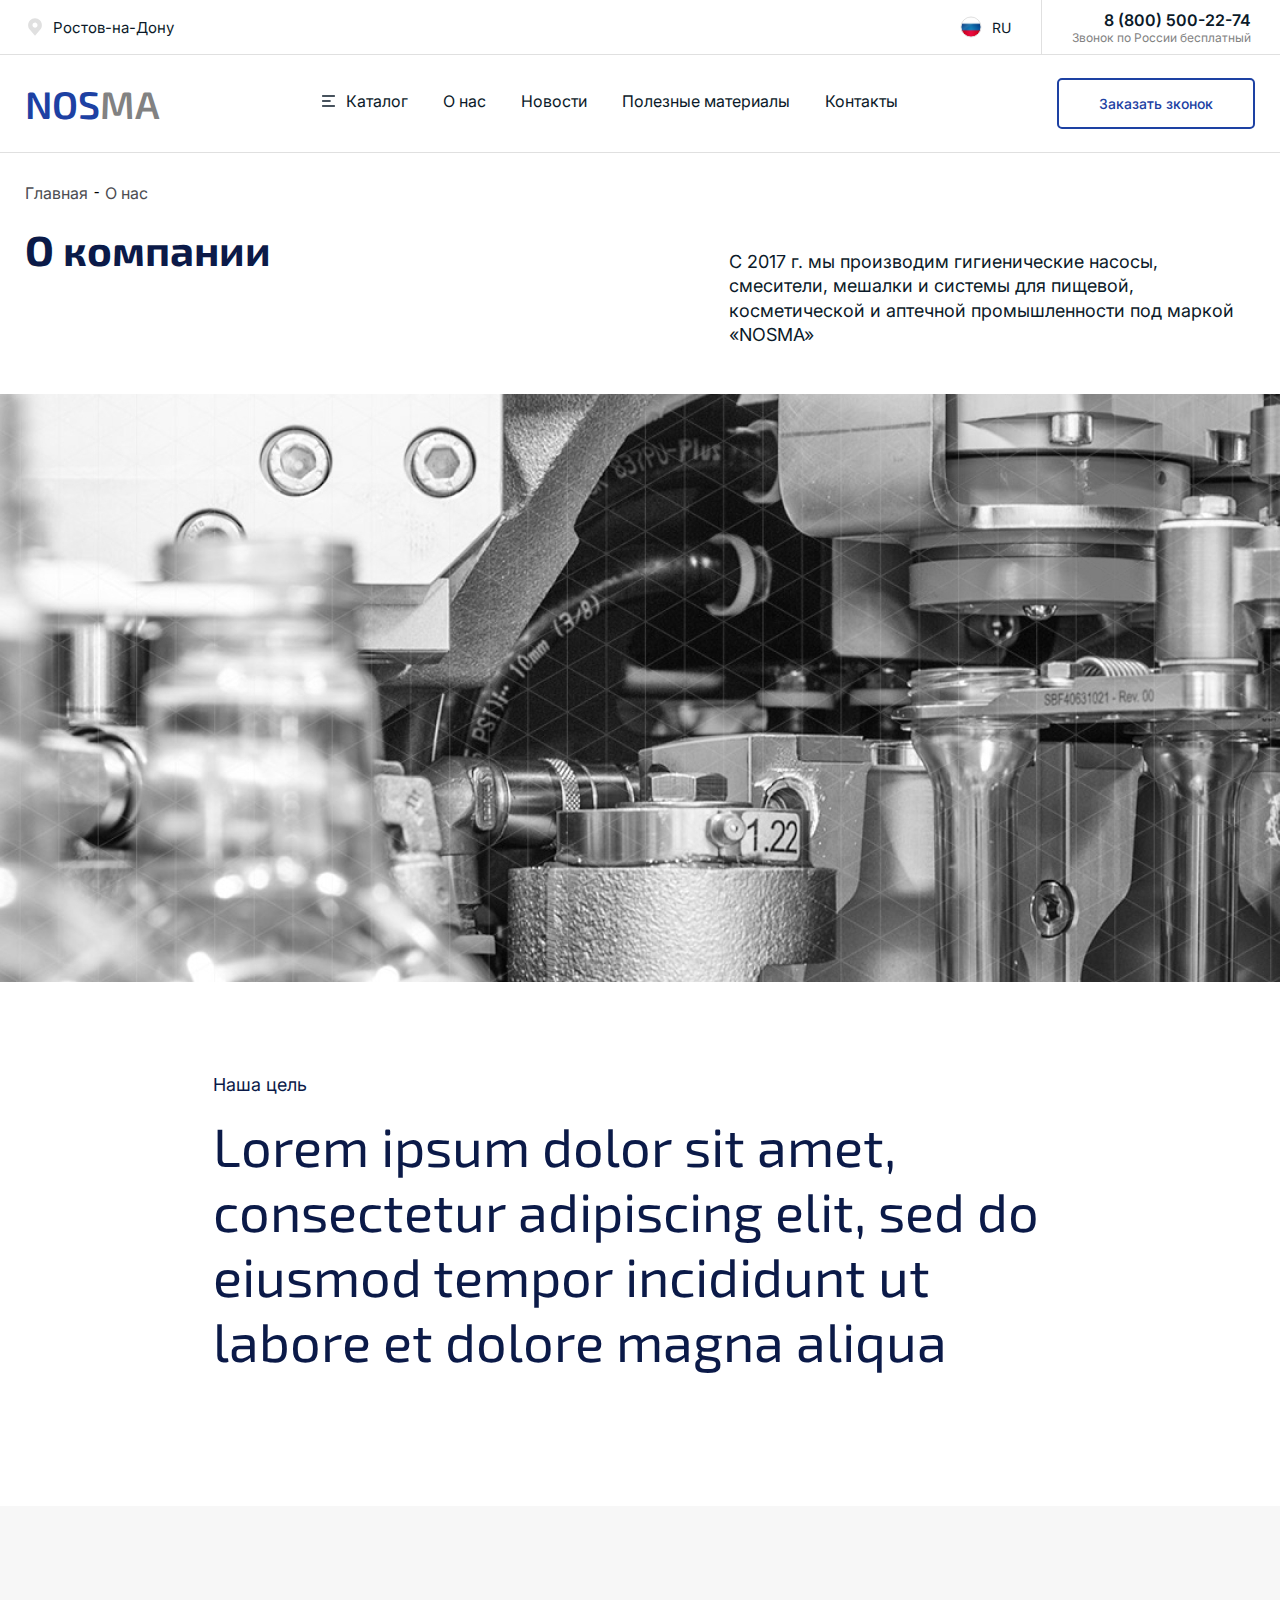
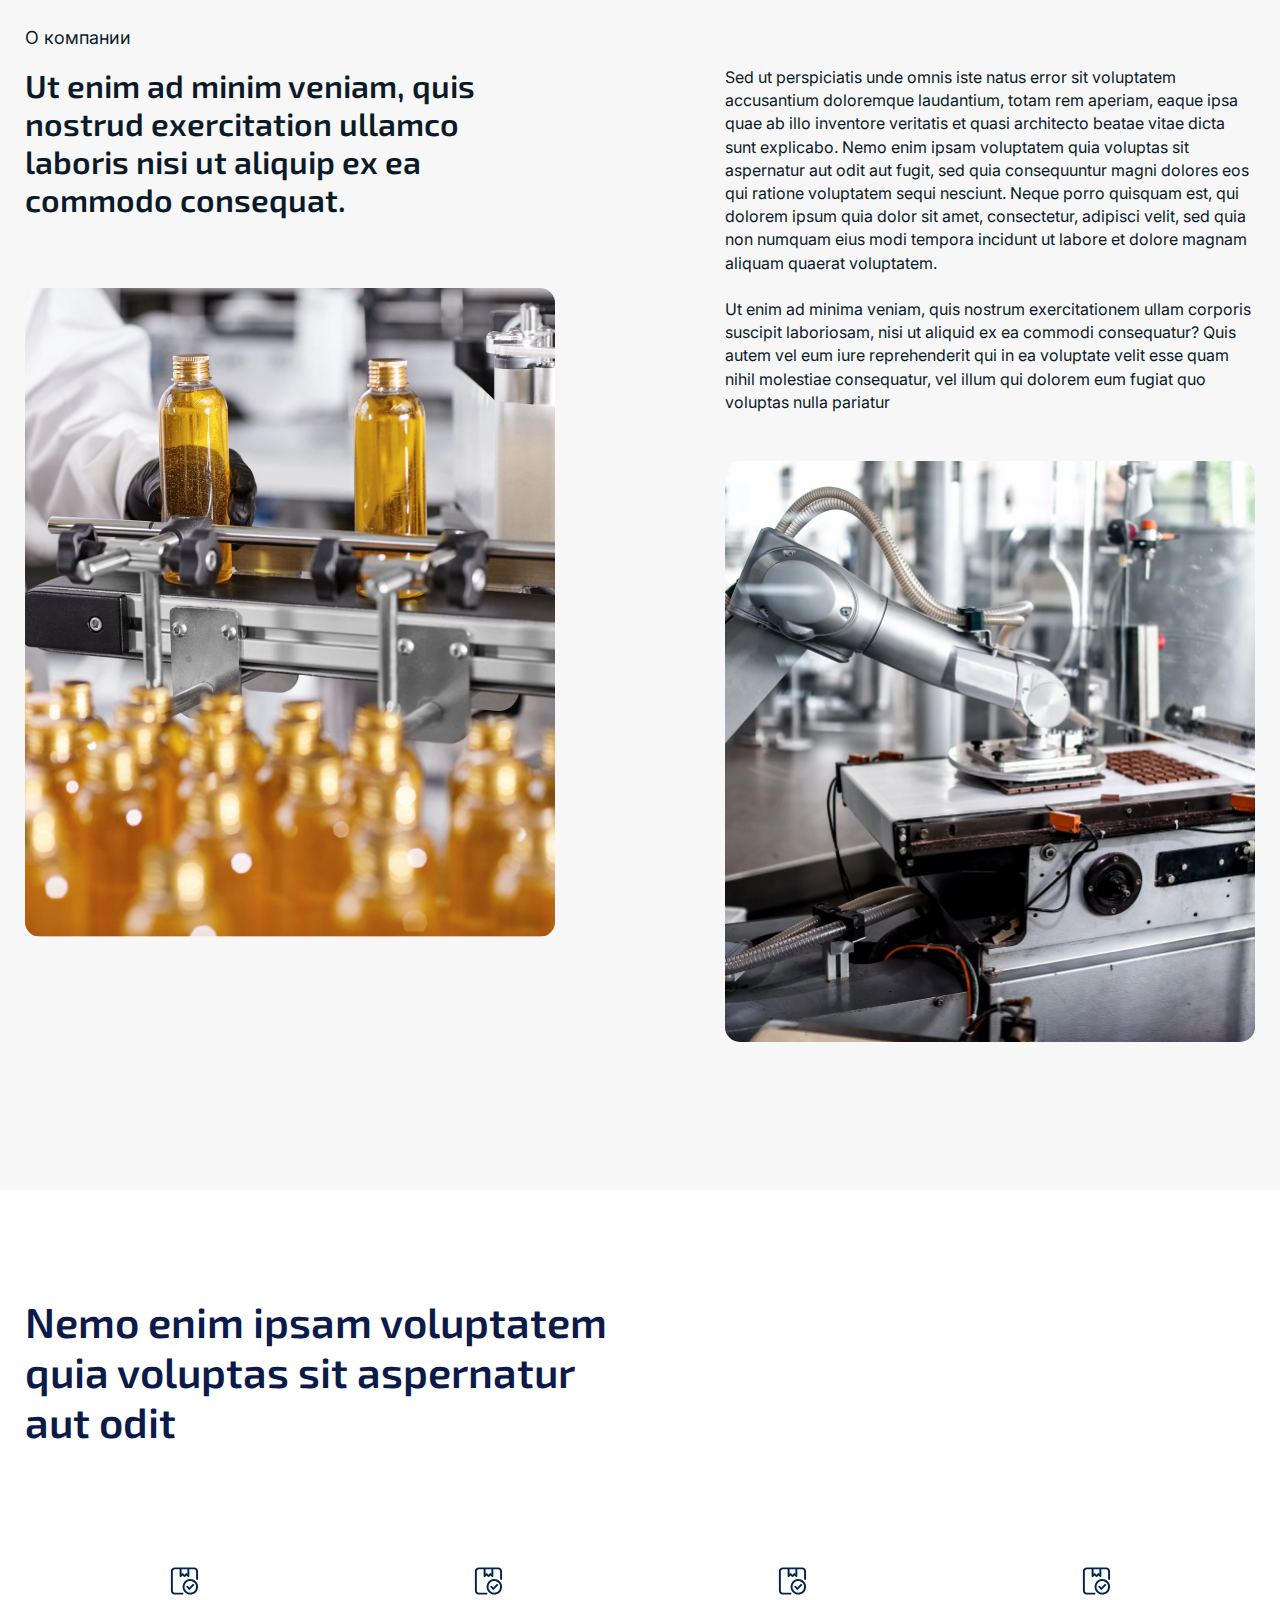
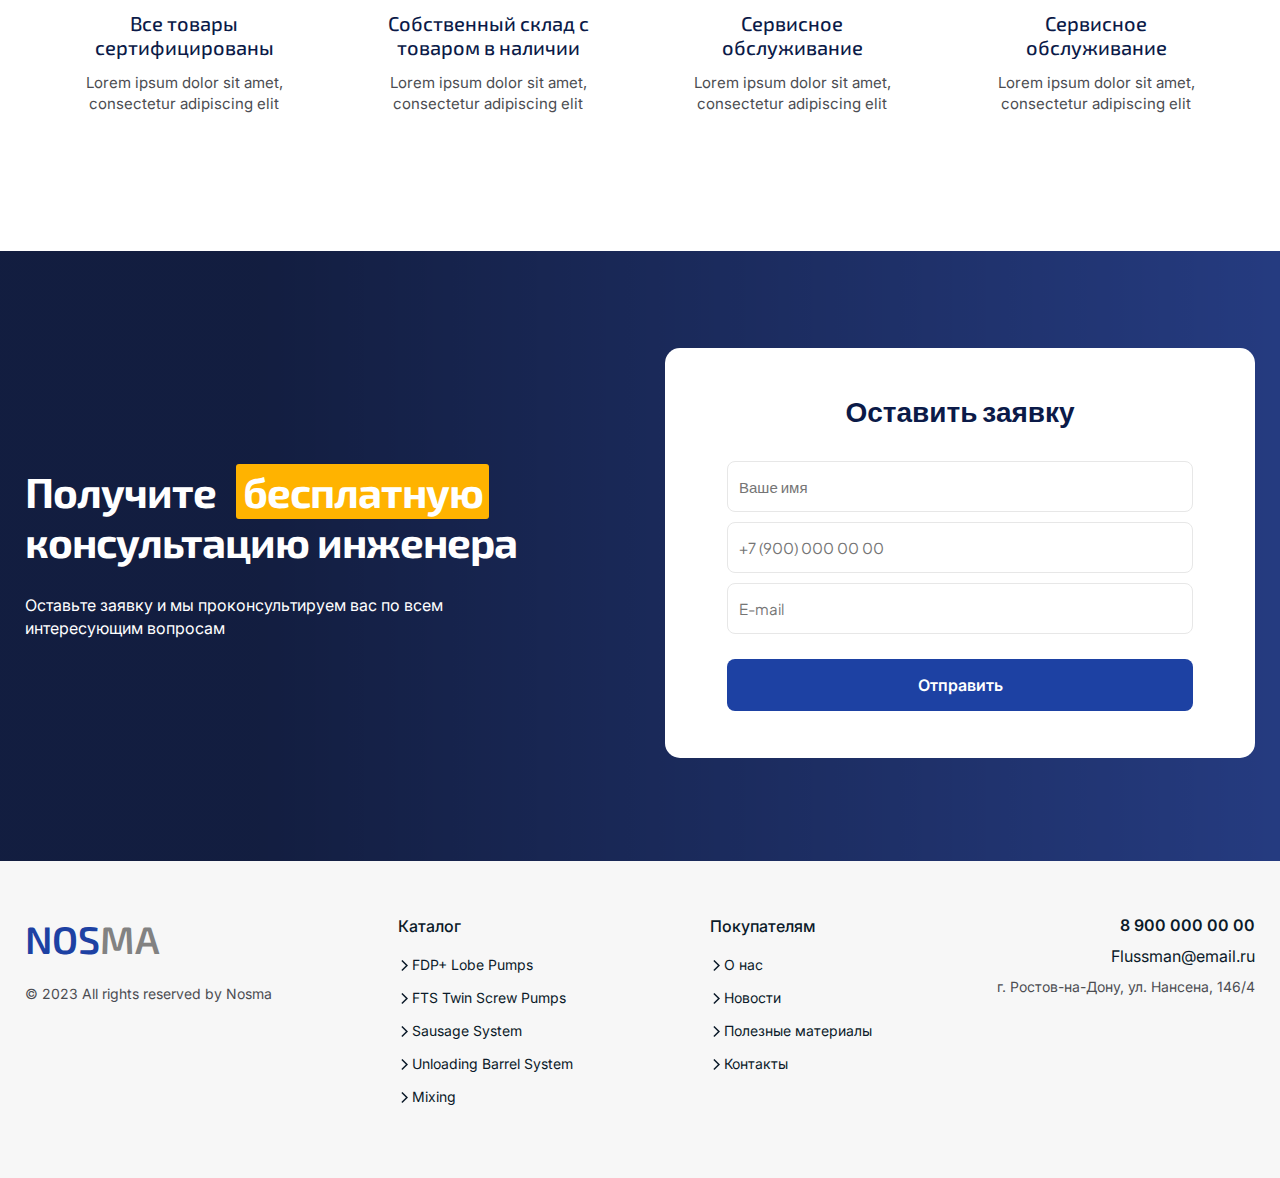
==== commit 77d645b8: "new pages" ====
--- a/about.html
+++ b/about.html
@@ -37,24 +37,91 @@
 					<div class="headerBottom__inner">
 						<div class="headerBottom__logo-wrapper">
 							<button class="headerBottom__btn"><img src="assets/images/burger-btn.svg" alt="" /></button>
-							<a class="headerBottom__logo" href="#">NOS<span>MA</span></a>
+							<button class="headerBottom__close"><img src="assets/images/burger-close.svg" alt="" /></button>
+							<a class="headerBottom__logo" href="./index.html">NOS<span>MA</span></a>
 						</div>
 						<nav class="headerBottom__nav">
 							<ul class="headerBottom__catalog">
 								<li>
-									<a class="headerBottom__catalogMain" href="#"><img src="assets/images/menu-line.svg" alt="" /><span>Каталог</span></a>
-									<ul></ul>
+									<div class="headerBottom__catalogMain-wrapper">
+										<a class="headerBottom__catalogMain" href="./catalog.html"><img class="headerBottom__catalogIcon" src="assets/images/menu-line.svg" alt="" /><span>Каталог</span></a>
+										<img class="headerBottom__catalogRight" src="assets/images/arrowCatRight.svg" alt="" />
+									</div>
+									<div class="headerBottom__catalogSub">
+										<div class="container">
+											<div class="headerBottom__catalogSub-inner">
+												<div class="headerBottom__catalogSub-image"><img src="assets/images/header1.jpg" alt="" /></div>
+												<div class="headerBottom__catalogSub-back">
+													<img src="assets/images/arrowCatLeft.svg" alt="" />
+													<p>Каталог</p>
+												</div>
+												<div class="headerBottom__catalogSub-list">
+													<div class="headerBottom__catalogSub-card">
+														<h5>Pumps</h5>
+														<ul>
+															<li><a href="#">FDP+ Lobe Pumps</a></li>
+															<li><a href="#">FTS Twin Screw Pumps</a></li>
+														</ul>
+													</div>
+													<div class="headerBottom__catalogSub-card">
+														<h5>Blenders</h5>
+														<ul>
+															<li><a href="#">FB 300 Table Blenders</a></li>
+															<li><a href="#">FB 100 – FB 200 Horizontal Blenders</a></li>
+														</ul>
+													</div>
+													<div class="headerBottom__catalogSub-card">
+														<h5>Systems</h5>
+														<ul>
+															<li><a href="#">Sausage System</a></li>
+															<li><a href="#">Unloading Barrel System</a></li>
+														</ul>
+													</div>
+													<div class="headerBottom__catalogSub-card">
+														<h5>Agitators</h5>
+														<ul>
+															<li><a href="#">FSEA Bottom Side Entry Agitators</a></li>
+															<li><a href="#">FAV Vertical Agitators</a></li>
+															<li><a href="#">FAP Portable Agitators</a></li>
+														</ul>
+													</div>
+													<div class="headerBottom__catalogSub-card">
+														<h5>Mixers</h5>
+														<ul>
+															<li><a href="#">FVM Vertical Mixers</a></li>
+															<li><a href="#">FIM Inline Mixers</a></li>
+															<li><a href="#">FBM Tank Bottom Mixers</a></li>
+														</ul>
+													</div>
+												</div>
+											</div>
+										</div>
+									</div>
 								</li>
 							</ul>
 							<ul class="headerBottom__mainlinks">
-								<li><a href="О нас"></a></li>
-								<li><a href="#">Новости</a></li>
+								<li><a href="./about.html">О нас</a></li>
+								<li><a href="./news.html">Новости</a></li>
 								<li><a href="#">Полезные материалы</a></li>
-								<li><a href="#">Контакты</a></li>
+								<li><a href="./contacts.html">Контакты</a></li>
 							</ul>
 						</nav>
 						<div class="headerBottom__callback-wrapper">
 							<button class="headerBottom__callback">Заказать зконок</button>
+						</div>
+					</div>
+				</div>
+			</div>
+			<div class="headerBurger">
+				<div class="container">
+					<div class="headerBurger__inner">
+						<div class="headerBurger__call"></div>
+						<div class="headerBurger__location">
+							<p>Ростов-на-Дону, название улицы и дома</p>
+							<div class="headerBurger__lang">
+								<img src="assets/images/flagru.svg" alt="" />
+								<p>RU</p>
+							</div>
 						</div>
 					</div>
 				</div>
@@ -153,7 +220,7 @@
 					</div>
 					<div class="mainForm__right">
 						<h4>Оставить заявку</h4>
-						<form action="#"><input type="text" placeholder="Ваше имя" /><input type="tel" placeholder="+7 (900) 000 00 00" /><input type="email" placeholder="E-mail" /> <button>Отправить</button></form>
+						<form action="#" method="post"><input type="text" required placeholder="Ваше имя" /><input required type="tel" class="tel" placeholder="+7 (900) 000 00 00" /><input required type="email" placeholder="E-mail" /> <button type="submit">Отправить</button></form>
 					</div>
 				</div>
 			</div>
@@ -167,22 +234,22 @@
 					</div>
 					<nav class="footer__nav">
 						<div class="footer__left">
-							<a class="footer__mainlink" href="#">Каталог</a>
+							<a class="footer__mainlink" href="./catalog.html">Каталог</a>
 							<ul>
-								<li><a href="#" id="">FDP+ Lobe Pumps</a></li>
-								<li><a href="#" id="">FTS Twin Screw Pumps</a></li>
-								<li><a href="#" id="">Sausage System</a></li>
-								<li><a href="#" id="">Unloading Barrel System</a></li>
-								<li><a href="#" id="">Mixing</a></li>
+								<li><a href="#">FDP+ Lobe Pumps</a></li>
+								<li><a href="#">FTS Twin Screw Pumps</a></li>
+								<li><a href="#">Sausage System</a></li>
+								<li><a href="#">Unloading Barrel System</a></li>
+								<li><a href="#">Mixing</a></li>
 							</ul>
 						</div>
 						<div class="footer__right">
 							<a class="footer__mainlink footer__mainlink-right" href="#">Покупателям</a>
 							<ul>
-								<li><a href="#" id="">О нас</a></li>
-								<li><a href="#" id="">Новости</a></li>
-								<li><a href="#" id="">Полезные материалы</a></li>
-								<li><a href="#" id="">Контакты</a></li>
+								<li><a href="./about.html">О нас</a></li>
+								<li><a href="./news.html">Новости</a></li>
+								<li><a href="#">Полезные материалы</a></li>
+								<li><a href="./contacts.html">Контакты</a></li>
 							</ul>
 						</div>
 					</nav>
--- a/style.css
+++ b/style.css
@@ -4,6 +4,14 @@
 	box-sizing: border-box;
 }
 
+body {
+	margin-top: 152px;
+}
+
+body.active {
+	overflow: hidden;
+}
+
 body p {
 	font-family: "Inter", sans-serif;
 	font-weight: 400;
@@ -46,6 +54,12 @@
 
 .header {
 	border-bottom: 1px solid #e0e0e0;
+	position: fixed;
+	left: 0;
+	right: 0;
+	top: 0;
+	background-color: #fff;
+	z-index: 2000;
 }
 
 .headerTop {
@@ -97,6 +111,66 @@
 	font-weight: 400;
 }
 
+.headerBurger {
+	position: fixed;
+	top: 153px;
+	left: 0;
+	bottom: 0;
+	background-color: #fff;
+	z-index: 10;
+	box-shadow: 0px 4px 8px 0px rgba(0, 0, 0, 0.25);
+	width: 365px;
+	transform: translateX(-100%);
+	transition: transform 0.3s ease-in-out;
+}
+
+.headerBurger.active {
+	transform: translateX(0);
+}
+
+.headerBurger__inner {
+	padding-top: 40px;
+	padding-bottom: 40px;
+}
+
+.headerBurger__lang {
+	display: flex;
+	align-items: center;
+	gap: 10px;
+	padding-right: 30px;
+	margin-top: 22px;
+}
+
+.headerBurger__lang img {
+	width: 22px;
+	height: 22px;
+}
+
+.headerBurger__lang p {
+	color: #0b1a29;
+	font-size: 14px;
+	font-weight: 400;
+}
+
+.headerBurger__location {
+	padding-top: 26px;
+	border-top: 1px solid #e0e0e0;
+}
+
+.headerBurger__location p {
+	color: #4c4d52;
+	font-family: "Inter", sans-serif;
+	font-size: 14px;
+	font-weight: 400;
+	line-height: 140%;
+}
+
+.headerBurger__call {
+	border-top: 1px solid #e0e0e0;
+	margin-top: 33px;
+	padding: 20px 0;
+}
+
 .headerTop__phone {
 	padding: 9.5px 4px 9.5px 30px;
 	display: flex;
@@ -120,8 +194,6 @@
 }
 
 .headerBottom__inner {
-	padding-top: 21px;
-	padding-bottom: 25px;
 	display: flex;
 	justify-content: space-between;
 	align-items: center;
@@ -142,22 +214,63 @@
 .headerBottom__nav {
 	display: flex;
 	align-items: center;
+	gap: 35px;
 }
 
 .headerBottom__catalogMain {
 	display: flex;
-	border-radius: 5px;
-	background: #1d41a3;
-	padding: 11.5px 19px;
 	gap: 9px;
 	text-decoration: none;
+	position: relative;
+	padding-top: 36px;
+	padding-bottom: 41px;
+}
+
+.headerBottom__catalogMain:after {
+	content: "";
+	display: block;
+	position: absolute;
+	bottom: 0px;
+	left: 0;
+	right: 0;
+	background-color: #1d41a3;
+	height: 4px;
+	width: 0%;
+	-webkit-transition: width 0.3s ease-in-out;
+	-moz--transition: width 0.3s ease-in-out;
+	transition: width 0.3s ease-in-out;
+}
+
+.headerBottom__catalogMain:hover::after {
+	width: 100%;
 }
 
 .headerBottom__catalogMain span {
-	color: #fff;
+	color: #0b1a29;
 	font-family: "Inter", sans-serif;
 	font-size: 16px;
-	font-weight: 400;
+}
+
+.headerBottom__catalogSub {
+	position: absolute;
+	z-index: 10;
+	top: 153px;
+	left: 0;
+	right: 0;
+	background: #f7f7f7;
+	box-shadow: 0px 4px 8px 0px rgba(186, 186, 186, 0.25);
+	max-height: 0;
+	overflow: hidden;
+	transition: max-height 0.3s ease-in-out;
+}
+
+.headerBottom__catalogSub-active {
+	max-height: 482px;
+}
+
+.headerBottom__catalogSub-inner {
+	padding-top: 36px;
+	padding-bottom: 36px;
 }
 
 .headerBottom__mainlinks {
@@ -171,6 +284,29 @@
 	font-size: 16px;
 	font-weight: 400;
 	text-decoration: none;
+	padding-top: 36px;
+	padding-bottom: 41px;
+	display: block;
+	position: relative;
+}
+
+.headerBottom__mainlinks li a::after {
+	content: "";
+	display: block;
+	position: absolute;
+	bottom: 0px;
+	left: 0;
+	right: 0;
+	background-color: #1d41a3;
+	height: 4px;
+	width: 0%;
+	-webkit-transition: width 0.3s ease-in-out;
+	-moz--transition: width 0.3s ease-in-out;
+	transition: width 0.3s ease-in-out;
+}
+
+.headerBottom__mainlinks li a:hover::after {
+	width: 100%;
 }
 
 .headerBottom__callback {
@@ -183,12 +319,33 @@
 	font-size: 14px;
 	font-weight: 500;
 	cursor: pointer;
+	transition: background-color 0.3s ease-in-out, color 0.3s ease-in-out;
+}
+
+.headerBottom__callback:hover {
+	background-color: #0058b0;
+	color: #fff;
 }
 
 .headerBottom__btn {
 	border: 0;
 	cursor: pointer;
 	background-color: transparent;
+}
+
+.headerBottom__btn.active {
+	display: none;
+}
+
+.headerBottom__close {
+	border: 0;
+	cursor: pointer;
+	background-color: transparent;
+	display: none;
+}
+
+.headerBottom__close.active {
+	display: block;
 }
 
 .mainBanner {
@@ -242,9 +399,14 @@
 	font-size: 16px;
 	font-weight: 600;
 	border-radius: 8px;
-	background: #1d41a3;
+	background-color: #1d41a3;
 	padding: 16px 40px;
 	text-decoration: none;
+	transition: background-color 0.3s ease-in-out;
+}
+
+.mainBanner__right a:hover {
+	background-color: #0f41c8;
 }
 
 .mainBanner-pagWrapper {
@@ -359,6 +521,11 @@
 	font-size: 16px;
 	font-weight: 600;
 	text-decoration: none;
+	transition: background-color 0.3s ease-in-out;
+}
+
+.mainBlocks__inner a:hover {
+	background-color: #0f41c8;
 }
 
 .mainBlocks__left {
@@ -479,6 +646,12 @@
 	padding: 16px;
 	text-decoration: none;
 	margin-top: auto;
+	transition: background-color 0.3s ease-in-out, color 0.3s ease-in-out;
+}
+
+.mainSystems__card a:hover {
+	background-color: #0f41c8;
+	color: #fff;
 }
 
 .mainSystems__link-wrapper {
@@ -531,12 +704,17 @@
 	display: inline-block;
 	padding: 16px 40px;
 	border-radius: 8px;
-	background: #1d41a3;
+	background-color: #1d41a3;
 	color: #fff;
 	font-family: "Inter", sans-serif;
 	font-size: 16px;
 	font-weight: 600;
 	text-decoration: none;
+	transition: background-color 0.3s ease-in-out;
+}
+
+.mainAbout__left a:hover {
+	background-color: #0f41c8;
 }
 
 .mainAbout__right img {
@@ -696,7 +874,7 @@
 .mainForm__right form button {
 	margin-top: 15px;
 	border-radius: 8px;
-	background: #1d41a3;
+	background-color: #1d41a3;
 	padding: 16px;
 	color: #fff;
 	font-family: "Inter", sans-serif;
@@ -704,6 +882,11 @@
 	font-weight: 600;
 	cursor: pointer;
 	border: 0;
+	transition: background-color 0.3s ease-in-out;
+}
+
+.mainForm__right form button:hover {
+	background-color: #0f41c8;
 }
 
 .footer {
@@ -1210,17 +1393,101 @@
 		padding-top: 30px;
 		gap: 150px;
 	}
+
+	.headerBottom__mainlinks {
+		gap: 20px;
+	}
+
+	.headerBottom__nav {
+		gap: 20px;
+	}
 }
 
 @media screen and (min-width: 993px) {
 	.headerBottom__btn {
 		display: none;
 	}
+
+	.headerBurger {
+		display: none;
+	}
+
+	.headerBottom__catalogRight {
+		display: none;
+	}
+
+	.headerBottom__catalogSub-back {
+		display: none;
+	}
 }
 
 @media screen and (max-width: 992px) {
-	.headerBottom__nav {
+	.headerBottom__catalogSub {
+		position: fixed;
+		left: 0;
+		top: 0;
+		bottom: 0;
+		background: #fff;
+		transform: translateX(-100%);
+		transition: transform 0.3s ease-in-out;
+		max-height: 100%;
+	}
+
+	.headerBottom__catalogSub-active {
+		max-height: 100%;
+		transform: translateX(0px);
+	}
+
+	.headerBottom__catalogSub-image {
 		display: none;
+	}
+
+	.headerBottom__catalogSub-list .headerBottom__catalogSub-card:last-child {
+		margin-left: 0px;
+	}
+
+	.headerBottom__catalogSub-list {
+		gap: 25px;
+	}
+
+	.headerBottom__catalogSub .headerBottom__catalogSub-inner {
+		flex-direction: column;
+		gap: 26px;
+		padding-top: 27px;
+	}
+
+	.headerBottom__catalogSub-back {
+		display: flex;
+		align-items: center;
+		gap: 10px;
+	}
+
+	.headerBottom__catalogSub-back img {
+		width: 10px;
+		height: 14px;
+	}
+
+	.headerBottom__catalogMain:after {
+		display: none;
+	}
+
+	.headerBottom__catalogMain-wrapper {
+		display: flex;
+		align-items: center;
+		gap: 30px;
+	}
+
+	.headerBottom__catalogIcon {
+		display: none;
+	}
+
+	.headerBottom__mainlinks li a::after {
+		display: none;
+	}
+
+	.headerBottom__inner {
+		padding-top: 22px;
+		padding-bottom: 24px;
 	}
 
 	.headerBottom__logo-wrapper {
@@ -1280,6 +1547,36 @@
 		max-width: 100%;
 		height: 305px;
 	}
+
+	.headerBottom__nav {
+		flex-direction: column;
+		align-items: start;
+	}
+
+	.headerBottom__mainlinks {
+		flex-direction: column;
+	}
+
+	.headerBottom__mainlinks {
+		gap: 25px;
+	}
+
+	.headerBottom__nav {
+		gap: 25px;
+	}
+
+	.headerBottom__mainlinks li a {
+		padding: 0;
+	}
+
+	.headerBottom__catalogMain {
+		padding: 0;
+	}
+
+	/* .headerBottom__catalogSub {
+		max-height: 100%;
+		bottom: 0;
+	} */
 }
 
 @media screen and (max-width: 810px) {
@@ -1372,8 +1669,8 @@
 		display: none;
 	}
 
-	.headerBottom__callback {
-		display: none;
+	body {
+		margin-top: 86px;
 	}
 
 	.headerBottom__logo {
@@ -1747,6 +2044,10 @@
 	.contacts__left {
 		padding: 31px 20px;
 	}
+
+	.headerBurger {
+		top: 87px;
+	}
 }
 
 @media screen and (max-width: 390px) {
@@ -1760,6 +2061,12 @@
 
 	.detailMain__btn2 {
 		padding: 10px 10px;
+	}
+}
+
+@media screen and (max-width: 365px) {
+	.headerBurger {
+		width: 100%;
 	}
 }
 
@@ -2282,3 +2589,78 @@
 		font-size: 18px;
 	}
 }
+
+/* Выпадающее меню */
+
+.headerBottom__catalogSub-inner {
+	display: flex;
+	gap: 47px;
+}
+
+.headerBottom__catalogSub-image img {
+	border-radius: 15px;
+}
+
+.headerBottom__catalogSub-list {
+	display: flex;
+	gap: 30px;
+	flex-wrap: wrap;
+	max-width: 565px;
+	justify-content: space-between;
+}
+
+.headerBottom__catalogSub-card {
+	width: 240px;
+}
+
+.headerBottom__catalogSub-card:last-child {
+	margin-left: auto;
+}
+
+.headerBottom__catalogSub-card h5 {
+	margin-bottom: 15px;
+	color: #0b1a48;
+	font-family: "Exo 2", sans-serif;
+	font-size: 18px;
+	font-weight: 600;
+}
+
+.headerBottom__catalogSub-card ul {
+	display: flex;
+	flex-direction: column;
+	gap: 10px;
+}
+
+.headerBottom__catalogSub-card ul li a {
+	color: #0b1a29;
+	font-family: "Inter", sans-serif;
+	font-size: 15px;
+	font-weight: 400;
+	text-decoration: none;
+}
+
+.headerBottom__catalogSub-card ul li a:hover {
+	color: #1d41a3;
+	text-decoration: underline;
+}
+
+/* Домашняя */
+
+.home {
+	display: flex;
+	justify-content: center;
+}
+
+.home ul {
+	width: 900px;
+	font-size: 18px;
+	font-family: "Inter", sans-serif;
+	display: flex;
+	flex-direction: column;
+	gap: 5px;
+}
+
+.home ul a {
+	color: #000;
+	text-decoration: none;
+}
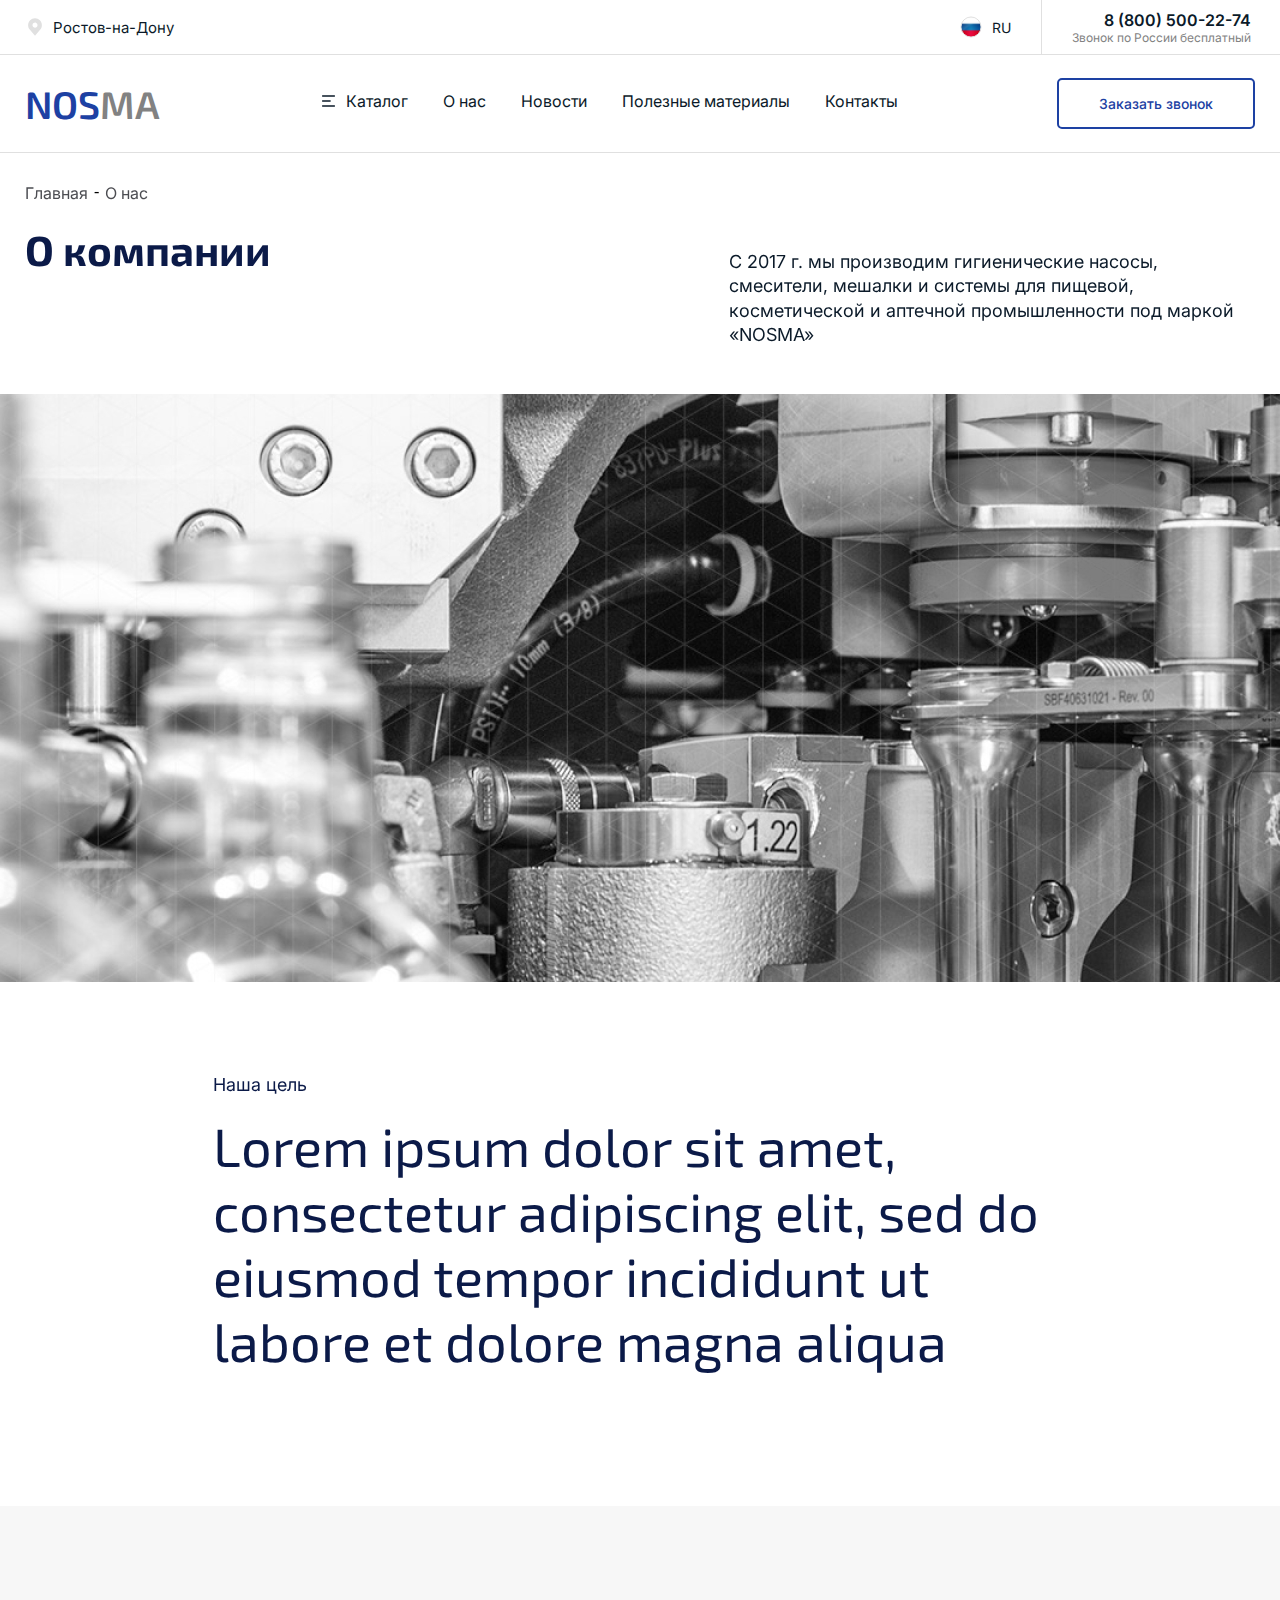
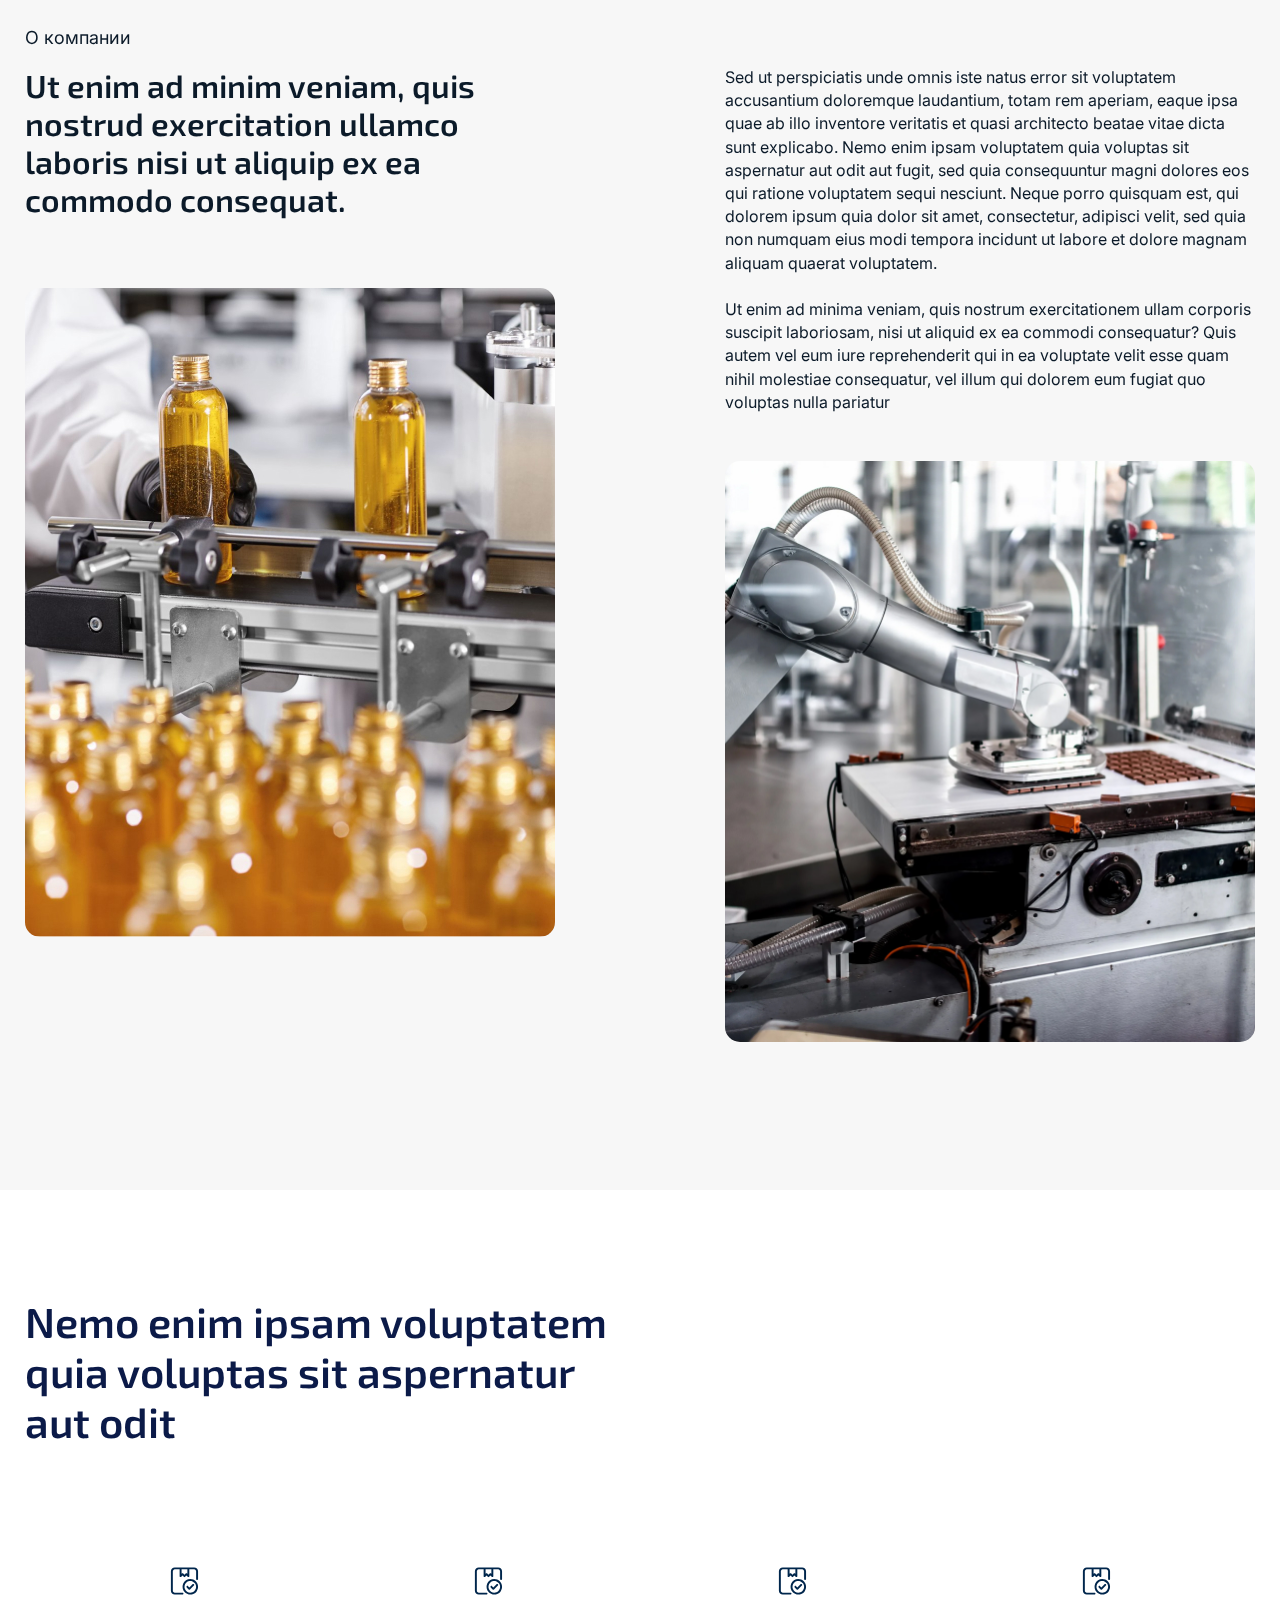
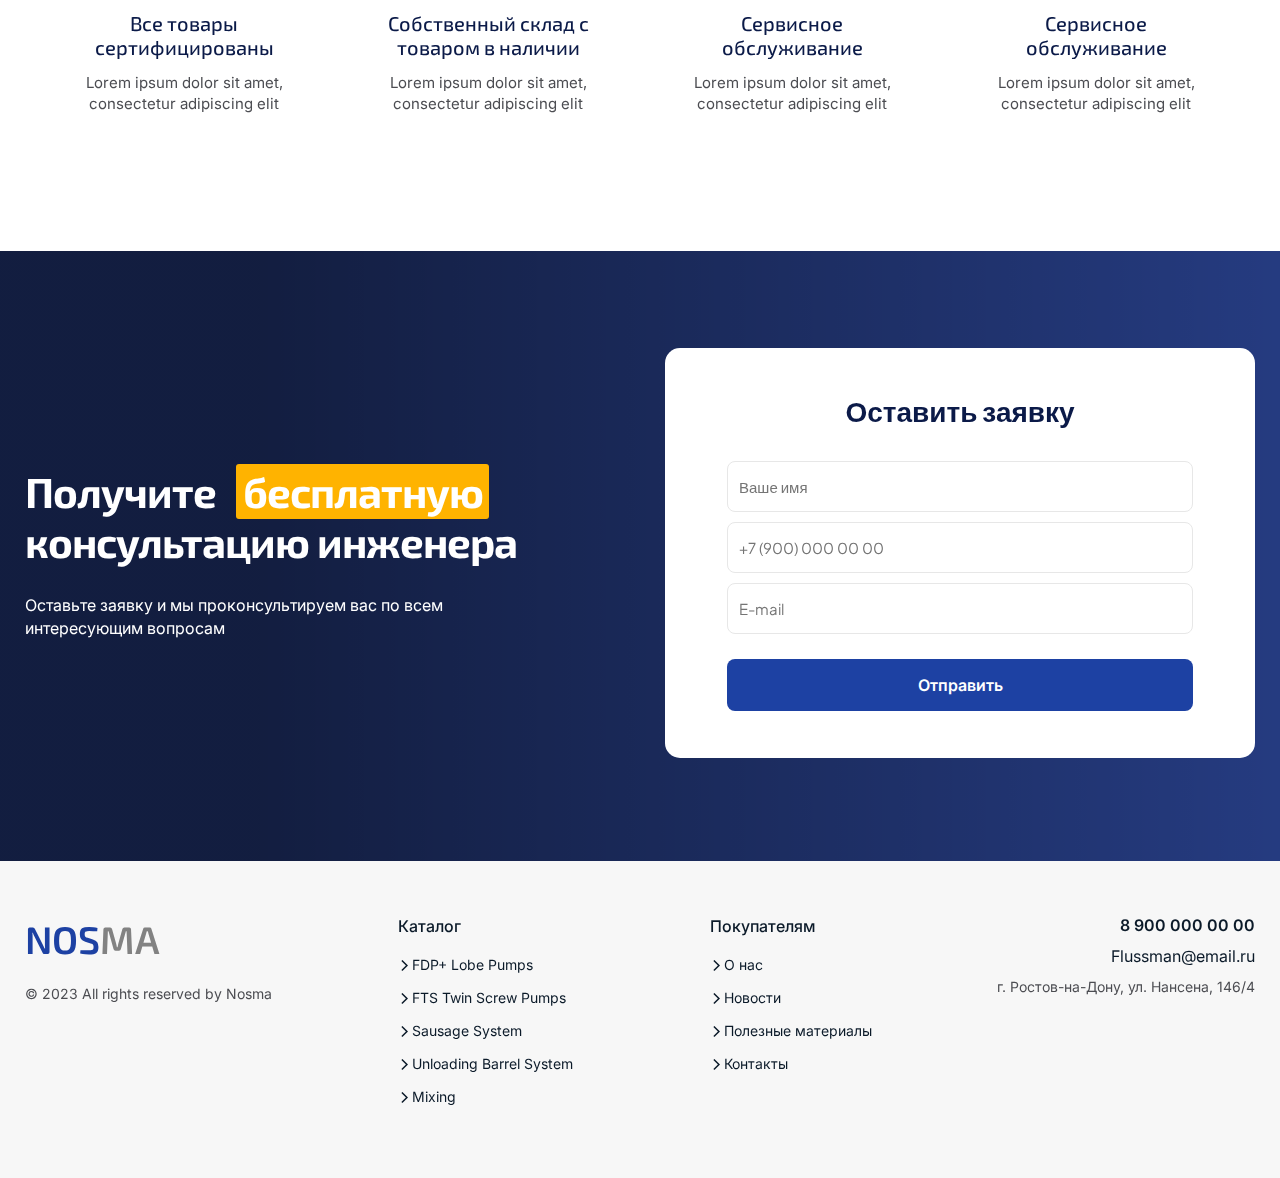
==== commit c7385846: "popup" ====
--- a/about.html
+++ b/about.html
@@ -107,7 +107,7 @@
 							</ul>
 						</nav>
 						<div class="headerBottom__callback-wrapper">
-							<button class="headerBottom__callback">Заказать зконок</button>
+							<button class="headerBottom__callback">Заказать звонок</button>
 						</div>
 					</div>
 				</div>
@@ -127,6 +127,23 @@
 				</div>
 			</div>
 		</header>
+		<div class="mainPopup">
+			<div class="mainPopup__inner">
+				<img class="mainPopup__close" src="assets/images/closePopup.svg" alt="" />
+				<div class="mainPopup__loading"><span class="loader"></span></div>
+				<div class="mainPopup__wrapper">
+					<h2>Оставьте заявку</h2>
+					<p>Мы перезвоним и проконсультируем по всем вопросам!</p>
+					<form action="#" method="post" class="mainPopup__form">
+						<p class="mainPopup__warning">Необходимо заполнить все поля!</p>
+						<input name="name" type="text" required placeholder="Ваше имя" />
+						<input name="phone" type="tel" required placeholder="+7 (900) 000-00-00" class="tel" />
+						<input name="mail" type="email" required placeholder="E-mail" />
+						<button type="submit" class="mainPopup__btn">Оставить заявку</button>
+					</form>
+				</div>
+			</div>
+		</div>
 		<div class="breadcrumbs">
 			<div class="container">
 				<ul class="breadcrumbs__inner">
--- a/style.css
+++ b/style.css
@@ -2644,6 +2644,160 @@
 	text-decoration: underline;
 }
 
+/* Форма попап */
+
+.mainPopup {
+	position: fixed;
+	top: 0;
+	left: 0;
+	bottom: 0;
+	right: 0;
+	background: rgba(6, 11, 16, 0);
+	display: flex;
+	justify-content: center;
+	align-items: center;
+	z-index: -10;
+	opacity: 0;
+	transition: opacity 0.3s ease-in-out;
+}
+
+.mainPopup.active {
+	z-index: 10000;
+	opacity: 1;
+	background: rgba(6, 11, 16, 0.7);
+}
+
+.mainPopup__inner {
+	border-radius: 15px;
+	background: #fff;
+	padding: 51px 53px 76px 52px;
+	position: relative;
+}
+
+.mainPopup__inner h2 {
+	color: #0b1a48;
+	font-family: "Exo 2", sans-serif;
+	font-size: 42px;
+	font-weight: 600;
+	margin-bottom: 15px;
+}
+
+.mainPopup__inner p {
+	color: #0b1a48;
+	font-family: "Inter", sans-serif;
+	font-size: 16px;
+	font-weight: 400;
+	line-height: 140%;
+	margin-bottom: 32px;
+}
+
+.mainPopup__inner form {
+	display: flex;
+	flex-direction: column;
+}
+
+.mainPopup__inner form input {
+	margin-bottom: 15px;
+	border-radius: 5px;
+	border: 1px solid #dfdfdf;
+	background: #f3f5f7;
+	outline: none;
+	padding: 20px 25px;
+	color: #4c4d52;
+	font-family: "Inter", sans-serif;
+	font-size: 15px;
+	font-weight: 400;
+	line-height: 140%;
+}
+
+.mainPopup__inner form button {
+	border-radius: 5px;
+	background-color: #1d41a3;
+	color: #fff;
+	font-family: "Inter", sans-serif;
+	font-size: 16px;
+	font-weight: 600;
+	cursor: pointer;
+	border: 0;
+	padding: 20px;
+	margin-top: 19px;
+	transition: background-color 0.3s ease-in-out;
+}
+
+.mainPopup__inner form button:hover {
+	background-color: #0f41c8;
+}
+
+.mainPopup__close {
+	width: 24px;
+	height: 24px;
+	position: absolute;
+	top: 25px;
+	right: 23px;
+	cursor: pointer;
+}
+
+.mainPopup .mainPopup__warning {
+	color: red;
+	margin-bottom: 5px;
+	text-align: center;
+	display: none;
+}
+
+.mainPopup .mainPopup__warning.active {
+	display: block;
+}
+
+.mainPopup__wrapper.send {
+	display: none;
+}
+
+.mainPopup__loading {
+	display: none;
+}
+
+.mainPopup__loading.send {
+	display: block;
+}
+
+.loader {
+	width: 48px;
+	height: 48px;
+	border: 5px solid #fff;
+	border-bottom-color: transparent;
+	border-radius: 50%;
+	display: inline-block;
+	box-sizing: border-box;
+	animation: rotation 1s linear infinite;
+}
+
+@keyframes rotation {
+	0% {
+		transform: rotate(0deg);
+	}
+	100% {
+		transform: rotate(360deg);
+	}
+}
+
+@media screen and (max-width: 576px) {
+	.mainPopup__inner {
+		margin: 0 25px;
+	}
+
+	.mainPopup__inner h2 {
+		font-size: 28px;
+	}
+
+	.mainPopup__inner {
+		padding: 30px 30px 40px 30px;
+	}
+
+	.mainPopup__inner p {
+		font-size: 15px;
+	}
+}
+
 /* Домашняя */
 
 .home {
